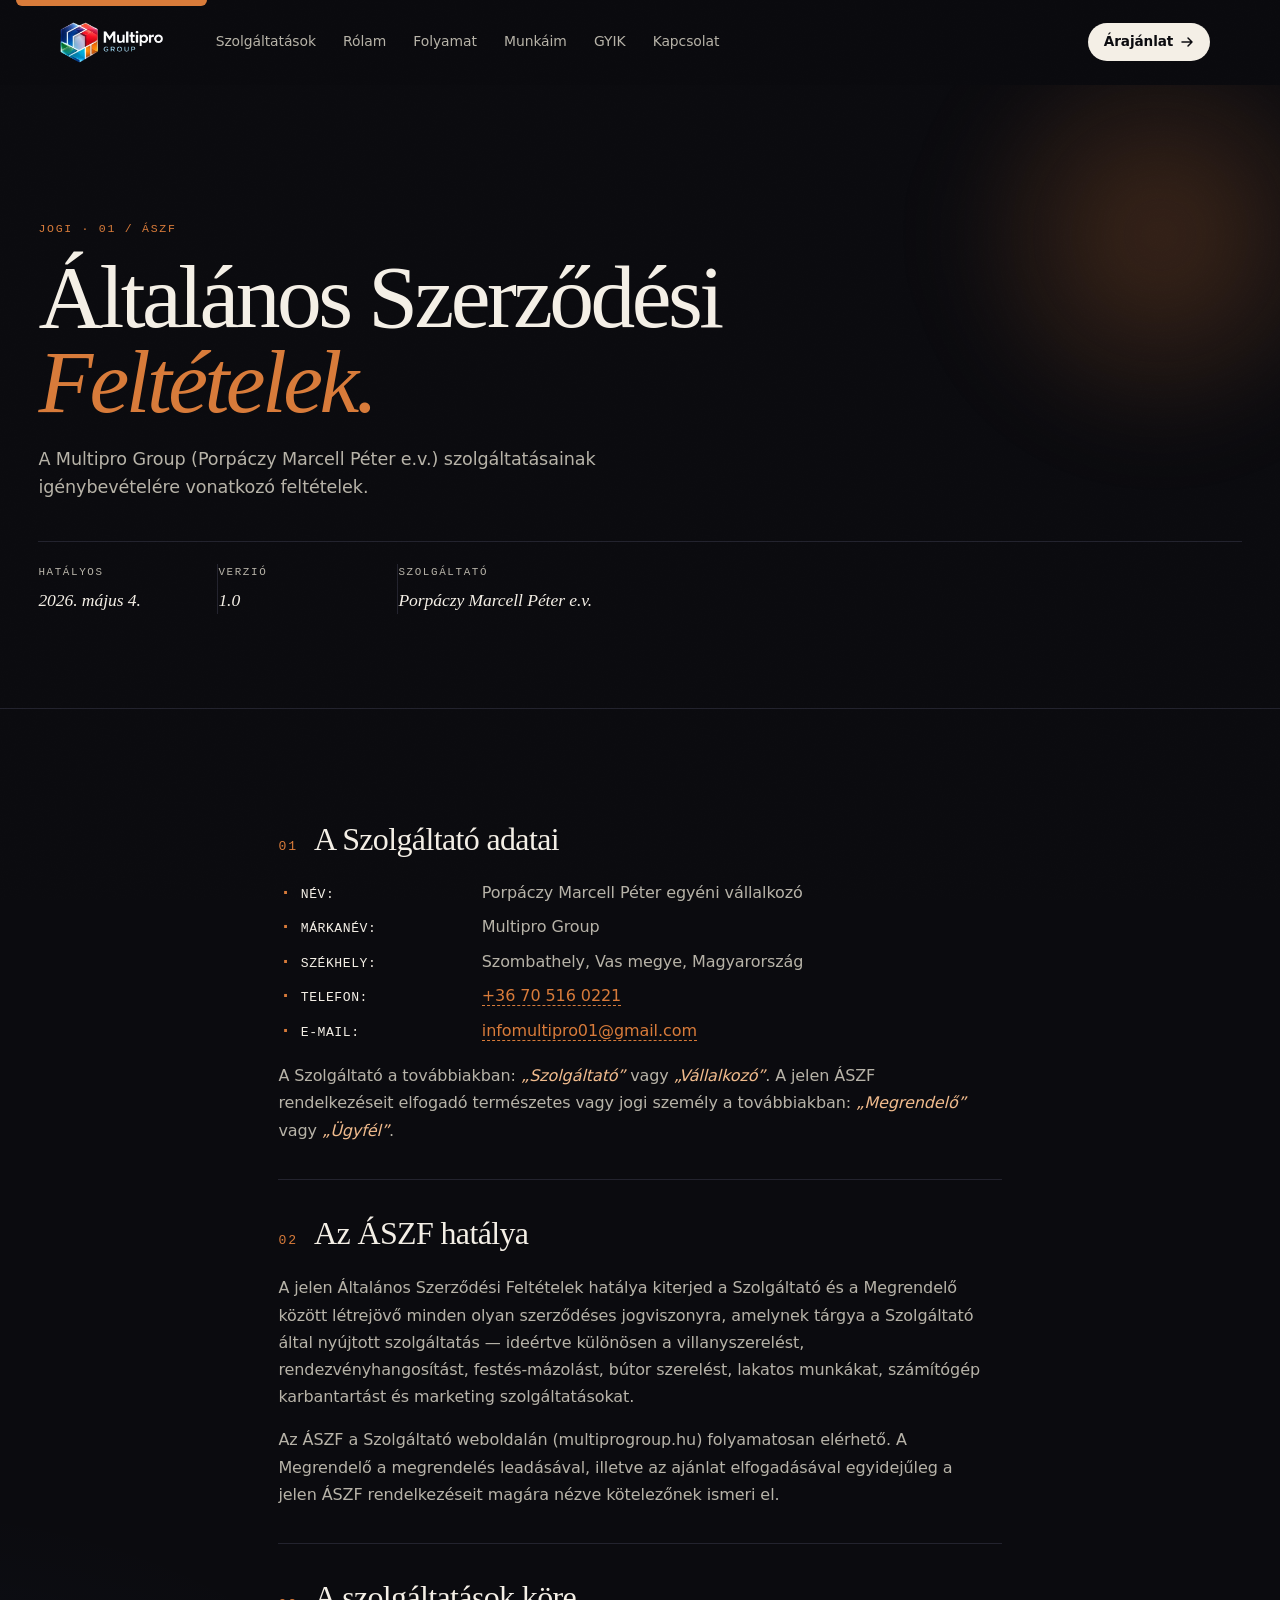
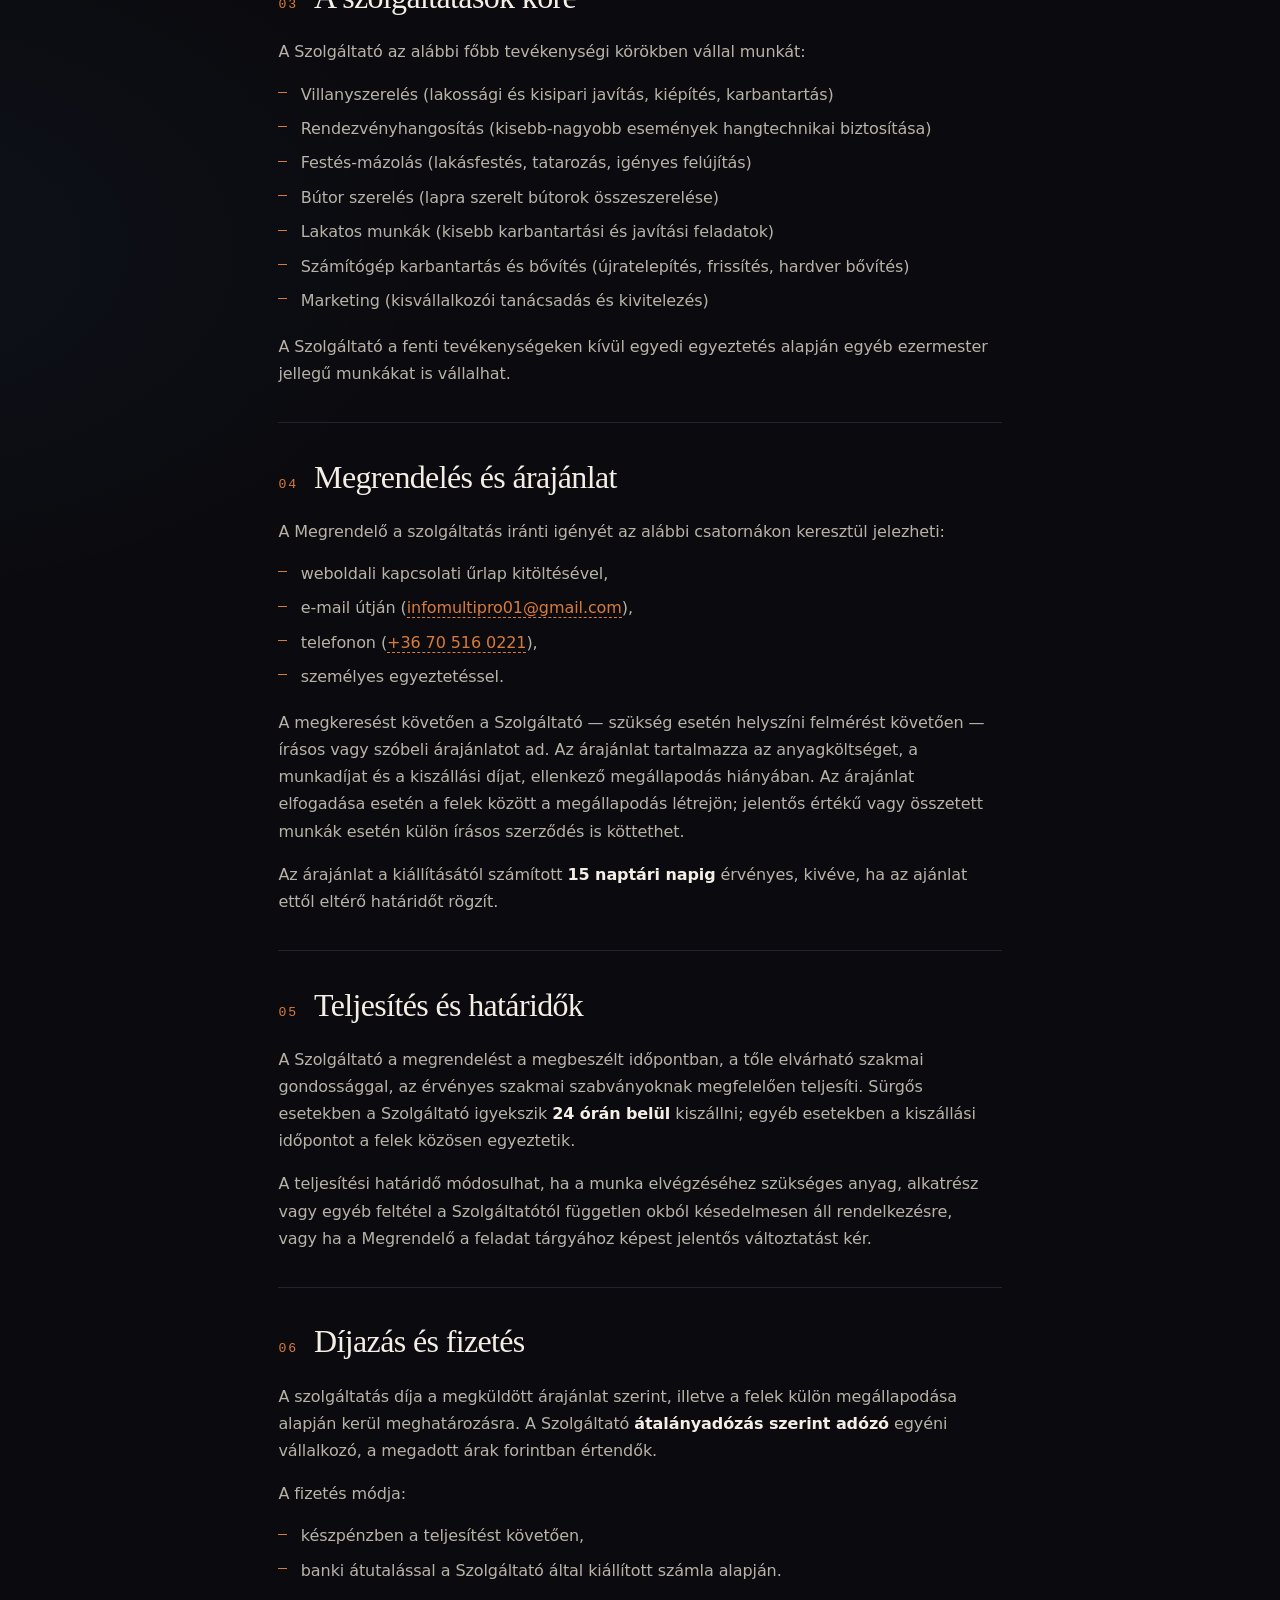
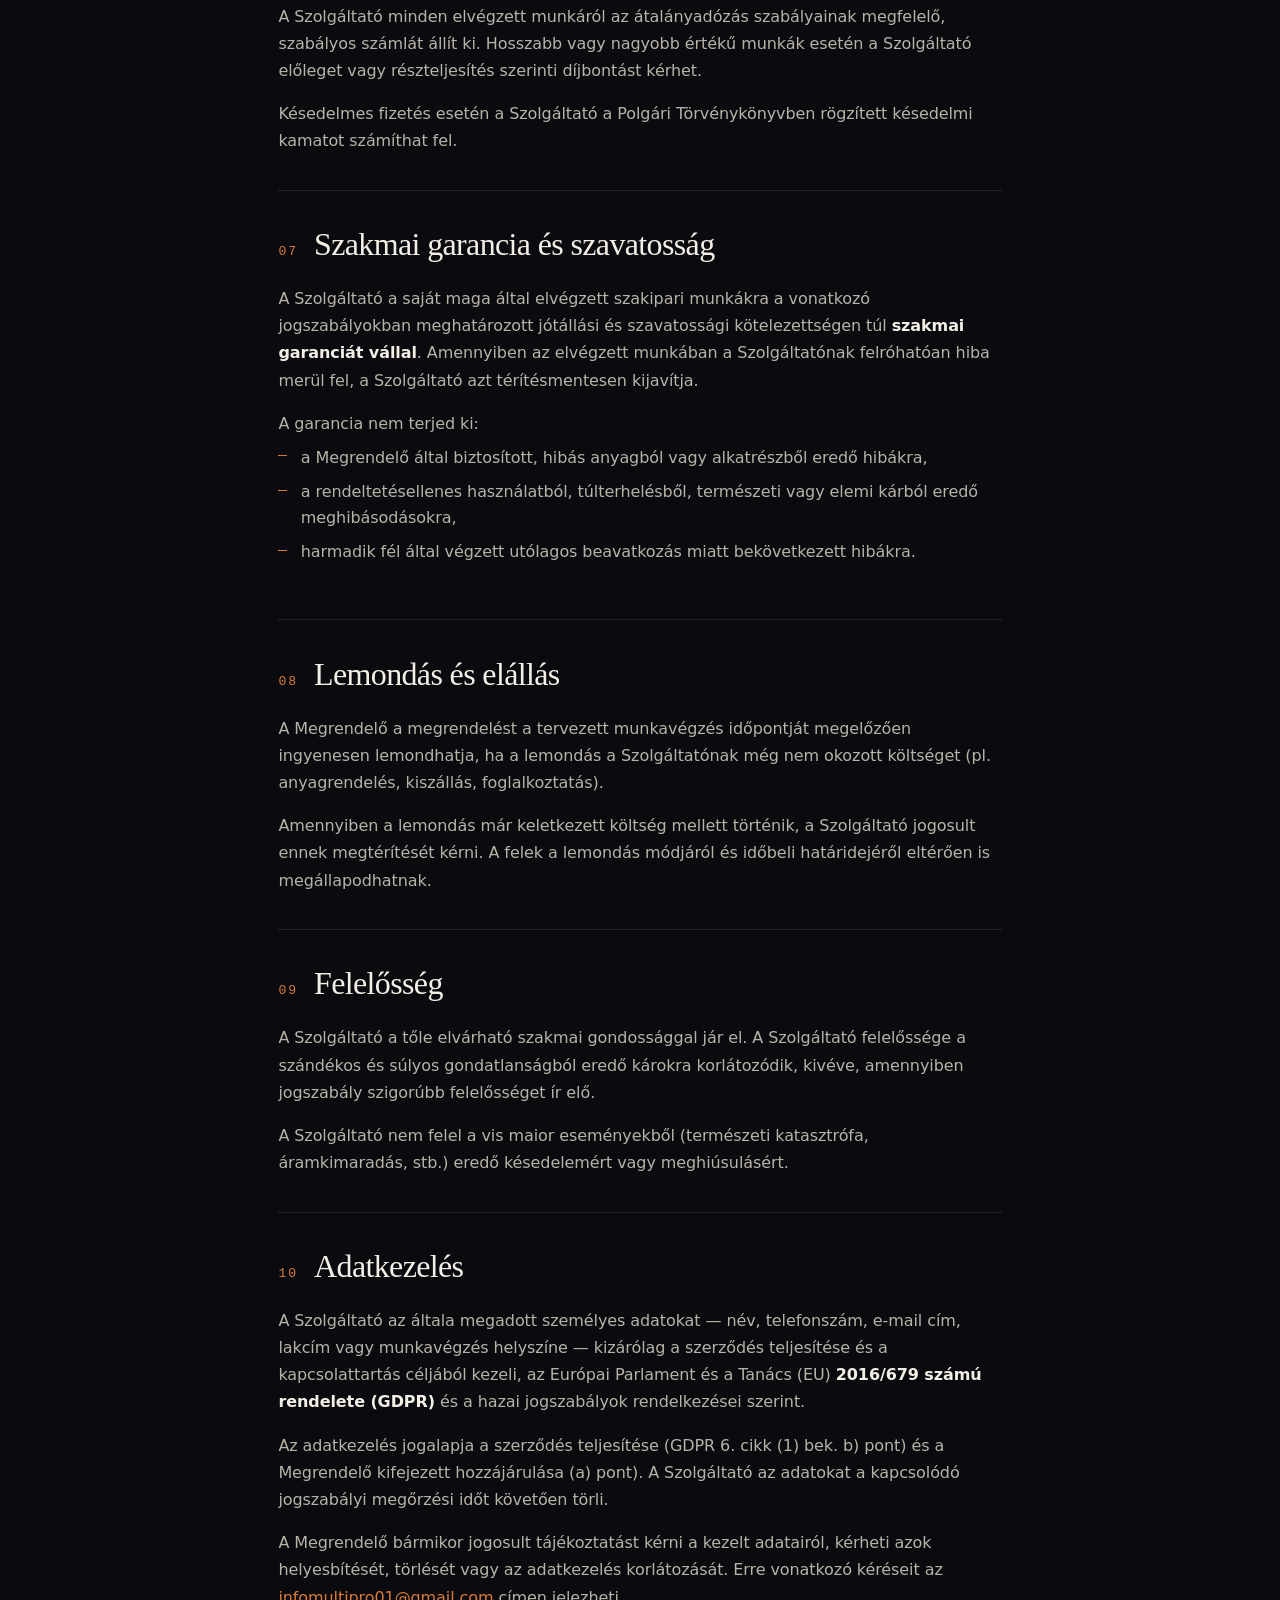
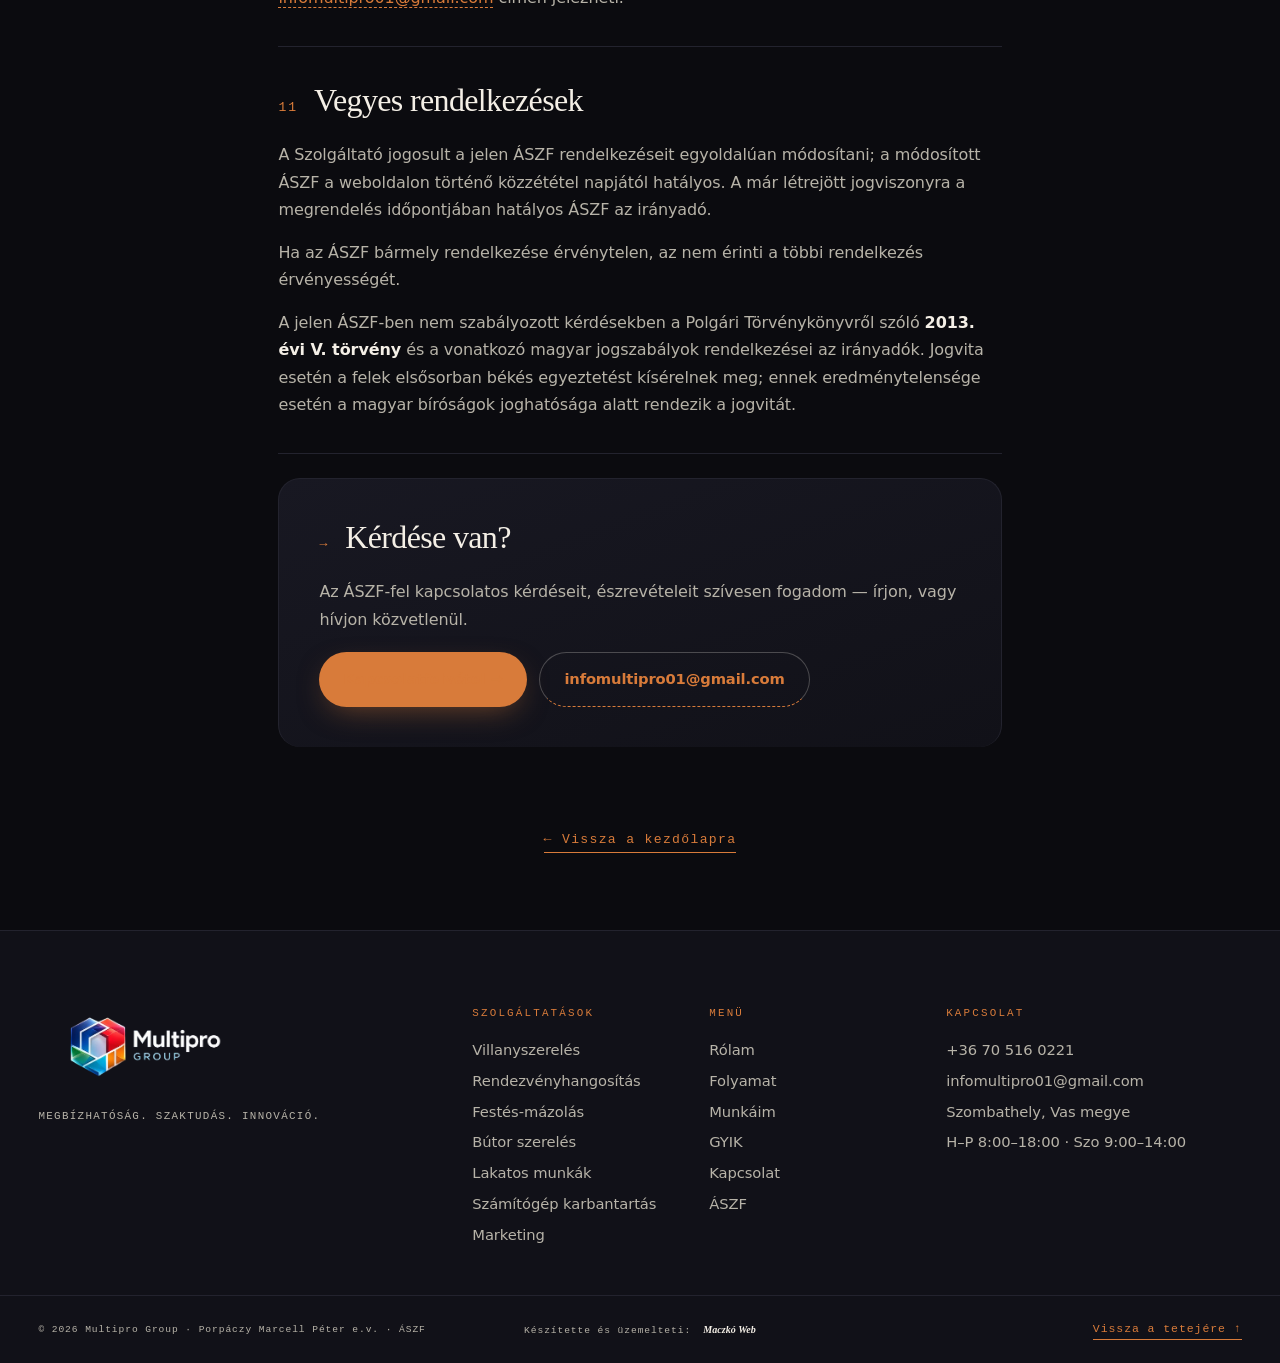
==== aszf.html @ b5b07253 "Add files via upload" ====
<!DOCTYPE html>
<html lang="hu">
<head>
  <meta charset="UTF-8">
  <meta name="viewport" content="width=device-width, initial-scale=1.0">
  <meta http-equiv="Content-Security-Policy" content="default-src 'self'; script-src 'self'; style-src 'self' https://fonts.googleapis.com 'unsafe-inline'; font-src 'self' https://fonts.gstatic.com; img-src 'self' data: https:; frame-src https://www.openstreetmap.org https://*.openstreetmap.org; connect-src 'self'; form-action 'self' mailto:; base-uri 'self'; object-src 'none'; upgrade-insecure-requests;">
  <meta name="referrer" content="strict-origin-when-cross-origin">
  <meta http-equiv="X-Content-Type-Options" content="nosniff">
  <meta http-equiv="Permissions-Policy" content="geolocation=(), microphone=(), camera=(), payment=()">
  <title>Általános Szerződési Feltételek (ÁSZF) | Multipro Group</title>
  <meta name="description" content="Multipro Group — Porpáczy Marcell Péter e.v. Általános Szerződési Feltételei. Szolgáltatások igénybevétele, árajánlat, fizetés, garancia és adatkezelés.">
  <meta name="robots" content="index, follow">
  <meta name="theme-color" content="#0B0B0F">
  <meta name="color-scheme" content="dark">
  <link rel="canonical" href="https://multiprogroup.hu/aszf.html">
  <link rel="icon" type="image/png" href="images/brand/IMG_0539.png">
  <link rel="preconnect" href="https://fonts.googleapis.com">
  <link rel="preconnect" href="https://fonts.gstatic.com" crossorigin>
  <link href="https://fonts.googleapis.com/css2?family=Fraunces:ital,opsz,wght,SOFT@0,9..144,300..900,0..100;1,9..144,300..900,0..100&family=Manrope:wght@300;400;500;600;700;800&family=JetBrains+Mono:wght@400;500&display=swap" rel="stylesheet">
  <link rel="stylesheet" href="css/styles.css">
</head>
<body>
  <a class="skip-link" href="#main">Ugrás a tartalomra</a>

  <!-- ────────── NAV ────────── -->
  <header class="nav" id="nav" role="banner">
    <div class="nav__inner">
      <a href="index.html" class="nav__brand" aria-label="Multipro Group kezdőlap">
        <img src="images/brand/IMG_0539.png" alt="Multipro Group — Porpáczy Marcell Péter e.v." class="nav__logo" width="220" height="58">
      </a>
      <nav class="nav__links" aria-label="Fő navigáció">
        <a href="index.html#szolgaltatasok">Szolgáltatások</a>
        <a href="index.html#rolam">Rólam</a>
        <a href="index.html#munkamenet">Folyamat</a>
        <a href="index.html#munkaim">Munkáim</a>
        <a href="index.html#gyik">GYIK</a>
        <a href="index.html#kapcsolat">Kapcsolat</a>
      </nav>
      <a href="index.html#kapcsolat" class="nav__cta">
        <span>Árajánlat</span>
        <svg width="14" height="14" viewBox="0 0 14 14" fill="none" aria-hidden="true"><path d="M2 7h10M8 3l4 4-4 4" stroke="currentColor" stroke-width="1.5" stroke-linecap="round" stroke-linejoin="round"/></svg>
      </a>
      <button class="nav__burger" aria-label="Menü megnyitása" aria-expanded="false" aria-controls="mobile-menu">
        <span></span><span></span><span></span>
      </button>
    </div>
    <div class="nav__mobile" id="mobile-menu" hidden>
      <a href="index.html#szolgaltatasok">Szolgáltatások</a>
      <a href="index.html#rolam">Rólam</a>
      <a href="index.html#munkamenet">Folyamat</a>
      <a href="index.html#munkaim">Munkáim</a>
      <a href="index.html#gyik">GYIK</a>
      <a href="index.html#kapcsolat" class="nav__mobile-cta">Árajánlatot kérek →</a>
    </div>
  </header>

  <main id="main" class="legal">

    <header class="legal__hero">
      <div class="legal__hero-inner">
        <span class="section-head__index">Jogi · 01 / ÁSZF</span>
        <h1 class="legal__title">Általános Szerződési<br><em>Feltételek.</em></h1>
        <p class="legal__lede">A Multipro Group (Porpáczy Marcell Péter e.v.) szolgáltatásainak igénybevételére vonatkozó feltételek.</p>
        <dl class="legal__meta">
          <div><dt>Hatályos</dt><dd>2026. május 4.</dd></div>
          <div><dt>Verzió</dt><dd>1.0</dd></div>
          <div><dt>Szolgáltató</dt><dd>Porpáczy Marcell Péter e.v.</dd></div>
        </dl>
      </div>
    </header>

    <article class="legal__article">

      <section class="legal__block">
        <h2><span class="legal__num">01</span> A Szolgáltató adatai</h2>
        <ul class="legal__data">
          <li><strong>Név:</strong> Porpáczy Marcell Péter egyéni vállalkozó</li>
          <li><strong>Márkanév:</strong> Multipro Group</li>
          <li><strong>Székhely:</strong> Szombathely, Vas megye, Magyarország</li>
          <li><strong>Telefon:</strong> <a href="tel:+36705160221">+36 70 516 0221</a></li>
          <li><strong>E-mail:</strong> <a href="mailto:infomultipro01@gmail.com">infomultipro01@gmail.com</a></li>
        </ul>
        <p>A Szolgáltató a továbbiakban: <em>„Szolgáltató”</em> vagy <em>„Vállalkozó”</em>. A jelen ÁSZF rendelkezéseit elfogadó természetes vagy jogi személy a továbbiakban: <em>„Megrendelő”</em> vagy <em>„Ügyfél”</em>.</p>
      </section>

      <section class="legal__block">
        <h2><span class="legal__num">02</span> Az ÁSZF hatálya</h2>
        <p>A jelen Általános Szerződési Feltételek hatálya kiterjed a Szolgáltató és a Megrendelő között létrejövő minden olyan szerződéses jogviszonyra, amelynek tárgya a Szolgáltató által nyújtott szolgáltatás &mdash; ideértve különösen a villanyszerelést, rendezvényhangosítást, festés-mázolást, bútor szerelést, lakatos munkákat, számítógép karbantartást és marketing szolgáltatásokat.</p>
        <p>Az ÁSZF a Szolgáltató weboldalán (multiprogroup.hu) folyamatosan elérhető. A Megrendelő a megrendelés leadásával, illetve az ajánlat elfogadásával egyidejűleg a jelen ÁSZF rendelkezéseit magára nézve kötelezőnek ismeri el.</p>
      </section>

      <section class="legal__block">
        <h2><span class="legal__num">03</span> A szolgáltatások köre</h2>
        <p>A Szolgáltató az alábbi főbb tevékenységi körökben vállal munkát:</p>
        <ul class="legal__bullets">
          <li>Villanyszerelés (lakossági és kisipari javítás, kiépítés, karbantartás)</li>
          <li>Rendezvényhangosítás (kisebb-nagyobb események hangtechnikai biztosítása)</li>
          <li>Festés-mázolás (lakásfestés, tatarozás, igényes felújítás)</li>
          <li>Bútor szerelés (lapra szerelt bútorok összeszerelése)</li>
          <li>Lakatos munkák (kisebb karbantartási és javítási feladatok)</li>
          <li>Számítógép karbantartás és bővítés (újratelepítés, frissítés, hardver bővítés)</li>
          <li>Marketing (kisvállalkozói tanácsadás és kivitelezés)</li>
        </ul>
        <p>A Szolgáltató a fenti tevékenységeken kívül egyedi egyeztetés alapján egyéb ezermester jellegű munkákat is vállalhat.</p>
      </section>

      <section class="legal__block">
        <h2><span class="legal__num">04</span> Megrendelés és árajánlat</h2>
        <p>A Megrendelő a szolgáltatás iránti igényét az alábbi csatornákon keresztül jelezheti:</p>
        <ul class="legal__bullets">
          <li>weboldali kapcsolati űrlap kitöltésével,</li>
          <li>e-mail útján (<a href="mailto:infomultipro01@gmail.com">infomultipro01@gmail.com</a>),</li>
          <li>telefonon (<a href="tel:+36705160221">+36 70 516 0221</a>),</li>
          <li>személyes egyeztetéssel.</li>
        </ul>
        <p>A megkeresést követően a Szolgáltató &mdash; szükség esetén helyszíni felmérést követően &mdash; írásos vagy szóbeli árajánlatot ad. Az árajánlat tartalmazza az anyagköltséget, a munkadíjat és a kiszállási díjat, ellenkező megállapodás hiányában. Az árajánlat elfogadása esetén a felek között a megállapodás létrejön; jelentős értékű vagy összetett munkák esetén külön írásos szerződés is köttethet.</p>
        <p>Az árajánlat a kiállításától számított <strong>15 naptári napig</strong> érvényes, kivéve, ha az ajánlat ettől eltérő határidőt rögzít.</p>
      </section>

      <section class="legal__block">
        <h2><span class="legal__num">05</span> Teljesítés és határidők</h2>
        <p>A Szolgáltató a megrendelést a megbeszélt időpontban, a tőle elvárható szakmai gondossággal, az érvényes szakmai szabványoknak megfelelően teljesíti. Sürgős esetekben a Szolgáltató igyekszik <strong>24 órán belül</strong> kiszállni; egyéb esetekben a kiszállási időpontot a felek közösen egyeztetik.</p>
        <p>A teljesítési határidő módosulhat, ha a munka elvégzéséhez szükséges anyag, alkatrész vagy egyéb feltétel a Szolgáltatótól független okból késedelmesen áll rendelkezésre, vagy ha a Megrendelő a feladat tárgyához képest jelentős változtatást kér.</p>
      </section>

      <section class="legal__block">
        <h2><span class="legal__num">06</span> Díjazás és fizetés</h2>
        <p>A szolgáltatás díja a megküldött árajánlat szerint, illetve a felek külön megállapodása alapján kerül meghatározásra. A Szolgáltató <strong>átalányadózás szerint adózó</strong> egyéni vállalkozó, a megadott árak forintban értendők.</p>
        <p>A fizetés módja:</p>
        <ul class="legal__bullets">
          <li>készpénzben a teljesítést követően,</li>
          <li>banki átutalással a Szolgáltató által kiállított számla alapján.</li>
        </ul>
        <p>A Szolgáltató minden elvégzett munkáról az átalányadózás szabályainak megfelelő, szabályos számlát állít ki. Hosszabb vagy nagyobb értékű munkák esetén a Szolgáltató előleget vagy részteljesítés szerinti díjbontást kérhet.</p>
        <p>Késedelmes fizetés esetén a Szolgáltató a Polgári Törvénykönyvben rögzített késedelmi kamatot számíthat fel.</p>
      </section>

      <section class="legal__block">
        <h2><span class="legal__num">07</span> Szakmai garancia és szavatosság</h2>
        <p>A Szolgáltató a saját maga által elvégzett szakipari munkákra a vonatkozó jogszabályokban meghatározott jótállási és szavatossági kötelezettségen túl <strong>szakmai garanciát vállal</strong>. Amennyiben az elvégzett munkában a Szolgáltatónak felróhatóan hiba merül fel, a Szolgáltató azt térítésmentesen kijavítja.</p>
        <p>A garancia nem terjed ki:</p>
        <ul class="legal__bullets">
          <li>a Megrendelő által biztosított, hibás anyagból vagy alkatrészből eredő hibákra,</li>
          <li>a rendeltetésellenes használatból, túlterhelésből, természeti vagy elemi kárból eredő meghibásodásokra,</li>
          <li>harmadik fél által végzett utólagos beavatkozás miatt bekövetkezett hibákra.</li>
        </ul>
      </section>

      <section class="legal__block">
        <h2><span class="legal__num">08</span> Lemondás és elállás</h2>
        <p>A Megrendelő a megrendelést a tervezett munkavégzés időpontját megelőzően ingyenesen lemondhatja, ha a lemondás a Szolgáltatónak még nem okozott költséget (pl. anyagrendelés, kiszállás, foglalkoztatás).</p>
        <p>Amennyiben a lemondás már keletkezett költség mellett történik, a Szolgáltató jogosult ennek megtérítését kérni. A felek a lemondás módjáról és időbeli határidejéről eltérően is megállapodhatnak.</p>
      </section>

      <section class="legal__block">
        <h2><span class="legal__num">09</span> Felelősség</h2>
        <p>A Szolgáltató a tőle elvárható szakmai gondossággal jár el. A Szolgáltató felelőssége a szándékos és súlyos gondatlanságból eredő károkra korlátozódik, kivéve, amennyiben jogszabály szigorúbb felelősséget ír elő.</p>
        <p>A Szolgáltató nem felel a vis maior eseményekből (természeti katasztrófa, áramkimaradás, stb.) eredő késedelemért vagy meghiúsulásért.</p>
      </section>

      <section class="legal__block">
        <h2><span class="legal__num">10</span> Adatkezelés</h2>
        <p>A Szolgáltató az általa megadott személyes adatokat &mdash; név, telefonszám, e-mail cím, lakcím vagy munkavégzés helyszíne &mdash; kizárólag a szerződés teljesítése és a kapcsolattartás céljából kezeli, az Európai Parlament és a Tanács (EU) <strong>2016/679 számú rendelete (GDPR)</strong> és a hazai jogszabályok rendelkezései szerint.</p>
        <p>Az adatkezelés jogalapja a szerződés teljesítése (GDPR 6. cikk (1) bek. b) pont) és a Megrendelő kifejezett hozzájárulása (a) pont). A Szolgáltató az adatokat a kapcsolódó jogszabályi megőrzési időt követően törli.</p>
        <p>A Megrendelő bármikor jogosult tájékoztatást kérni a kezelt adatairól, kérheti azok helyesbítését, törlését vagy az adatkezelés korlátozását. Erre vonatkozó kéréseit az <a href="mailto:infomultipro01@gmail.com">infomultipro01@gmail.com</a> címen jelezheti.</p>
      </section>

      <section class="legal__block">
        <h2><span class="legal__num">11</span> Vegyes rendelkezések</h2>
        <p>A Szolgáltató jogosult a jelen ÁSZF rendelkezéseit egyoldalúan módosítani; a módosított ÁSZF a weboldalon történő közzététel napjától hatályos. A már létrejött jogviszonyra a megrendelés időpontjában hatályos ÁSZF az irányadó.</p>
        <p>Ha az ÁSZF bármely rendelkezése érvénytelen, az nem érinti a többi rendelkezés érvényességét.</p>
        <p>A jelen ÁSZF-ben nem szabályozott kérdésekben a Polgári Törvénykönyvről szóló <strong>2013. évi V. törvény</strong> és a vonatkozó magyar jogszabályok rendelkezései az irányadók. Jogvita esetén a felek elsősorban békés egyeztetést kísérelnek meg; ennek eredménytelensége esetén a magyar bíróságok joghatósága alatt rendezik a jogvitát.</p>
      </section>

      <section class="legal__block legal__block--cta">
        <h2><span class="legal__num">→</span> Kérdése van?</h2>
        <p>Az ÁSZF-fel kapcsolatos kérdéseit, észrevételeit szívesen fogadom &mdash; írjon, vagy hívjon közvetlenül.</p>
        <div class="legal__cta">
          <a href="index.html#kapcsolat" class="btn btn--primary">Kapcsolatfelvétel →</a>
          <a href="mailto:infomultipro01@gmail.com" class="btn btn--ghost">infomultipro01@gmail.com</a>
        </div>
      </section>

    </article>

    <p class="legal__back-wrap"><a href="index.html" class="legal__back">← Vissza a kezdőlapra</a></p>
  </main>

  <!-- ────────── FOOTER ────────── -->
  <footer class="footer" role="contentinfo">
    <div class="footer__inner">
      <div class="footer__brand">
        <img src="images/brand/IMG_0539.png" alt="Multipro Group" class="footer__logo" width="240" height="64">
        <small>Megbízhatóság. Szaktudás. Innováció.</small>
      </div>

      <nav class="footer__col" aria-label="Szolgáltatások">
        <h4>Szolgáltatások</h4>
        <a href="index.html#szolgaltatasok">Villanyszerelés</a>
        <a href="index.html#szolgaltatasok">Rendezvényhangosítás</a>
        <a href="index.html#szolgaltatasok">Festés-mázolás</a>
        <a href="index.html#szolgaltatasok">Bútor szerelés</a>
        <a href="index.html#szolgaltatasok">Lakatos munkák</a>
        <a href="index.html#szolgaltatasok">Számítógép karbantartás</a>
        <a href="index.html#szolgaltatasok">Marketing</a>
      </nav>

      <nav class="footer__col" aria-label="Menü">
        <h4>Menü</h4>
        <a href="index.html#rolam">Rólam</a>
        <a href="index.html#munkamenet">Folyamat</a>
        <a href="index.html#munkaim">Munkáim</a>
        <a href="index.html#gyik">GYIK</a>
        <a href="index.html#kapcsolat">Kapcsolat</a>
        <a href="aszf.html">ÁSZF</a>
      </nav>

      <div class="footer__col">
        <h4>Kapcsolat</h4>
        <a href="tel:+36705160221">+36 70 516 0221</a>
        <a href="mailto:infomultipro01@gmail.com">infomultipro01@gmail.com</a>
        <span>Szombathely, Vas megye</span>
        <span>H–P 8:00–18:00 · Szo 9:00–14:00</span>
      </div>
    </div>

    <div class="footer__bottom">
      <small>© <span id="year">2026</span> Multipro Group · Porpáczy Marcell Péter e.v. · <a href="aszf.html">ÁSZF</a></small>
      <small class="footer__credit">Készítette és üzemelteti: <strong>Maczkó Web</strong></small>
      <a href="#top" class="footer__top">Vissza a tetejére ↑</a>
    </div>
  </footer>

  <script src="js/main.js" defer></script>
</body>
</html>
---- css/styles.css ----
/* ============================================
   MULTIPRO GROUP — Editorial dark theme
   Typography: Fraunces (display) + Manrope (body) + JetBrains Mono (accent)
   ============================================ */

/* ──────────── TOKENS ──────────── */
:root {
  /* Color */
  --ink:        #0B0B0F;
  --ink-2:      #111118;
  --ink-3:      #181822;
  --ink-line:   #23232E;
  --paper:      #F4EFE6;
  --paper-2:    #E7E1D2;
  --paper-dim:  #B7B3A8;
  --char:       #6E6A60;
  --copper:     #D87B3A;
  --copper-2:   #C25E22;
  --copper-soft:#F0BB8D;
  --electric:   #5089FC;
  --emerald:    #5DAE7E;
  --crimson:    #DC4B4B;
  --gold:       #E8B339;

  /* Typography */
  --ff-display: "Fraunces", ui-serif, Georgia, "Times New Roman", serif;
  --ff-body:    "Manrope", -apple-system, BlinkMacSystemFont, "Segoe UI", system-ui, sans-serif;
  --ff-mono:    "JetBrains Mono", ui-monospace, "SF Mono", Menlo, monospace;

  /* Spacing & Layout */
  --maxw: 1320px;
  --gutter: clamp(1.25rem, 3vw, 2.5rem);
  --section-y: clamp(5rem, 10vw, 9rem);

  /* Radius */
  --r-sm: 6px;
  --r-md: 14px;
  --r-lg: 22px;

  /* Motion */
  --ease: cubic-bezier(.2, .7, .2, 1);
  --ease-out: cubic-bezier(.16, 1, .3, 1);
}

/* ──────────── RESET ──────────── */
*,*::before,*::after { box-sizing: border-box; }
html, body { margin: 0; padding: 0; }
html { scroll-behavior: smooth; }
@media (prefers-reduced-motion: reduce) {
  html { scroll-behavior: auto; }
  *,*::before,*::after {
    animation-duration: .01ms !important;
    animation-iteration-count: 1 !important;
    transition-duration: .01ms !important;
  }
}

img, svg, video { display: block; max-width: 100%; height: auto; }
button { background: none; border: 0; color: inherit; cursor: pointer; font: inherit; }
a { color: inherit; text-decoration: none; }
ul, ol { list-style: none; padding: 0; margin: 0; }
input, select, textarea { font: inherit; color: inherit; }
::selection { background: var(--copper); color: var(--ink); }

/* ──────────── BASE ──────────── */
body {
  font-family: var(--ff-body);
  background: var(--ink);
  color: var(--paper);
  line-height: 1.55;
  font-weight: 400;
  font-size: clamp(15px, 1vw + .5rem, 17px);
  letter-spacing: -0.005em;
  text-rendering: optimizeLegibility;
  -webkit-font-smoothing: antialiased;
  overflow-x: hidden;
  position: relative;
  background-image:
    radial-gradient(1100px 600px at 80% -10%, rgba(216, 123, 58, .07), transparent 60%),
    radial-gradient(800px 500px at -10% 30%, rgba(80, 137, 252, .05), transparent 70%);
}

body::before {
  content: "";
  position: fixed;
  inset: 0;
  pointer-events: none;
  background-image: url("data:image/svg+xml;utf8,<svg xmlns='http://www.w3.org/2000/svg' width='200' height='200'><filter id='n'><feTurbulence type='fractalNoise' baseFrequency='.85' numOctaves='2' stitchTiles='stitch'/><feColorMatrix values='0 0 0 0 1  0 0 0 0 1  0 0 0 0 1  0 0 0 .35 0'/></filter><rect width='100%25' height='100%25' filter='url(%23n)' opacity='.6'/></svg>");
  opacity: .035;
  mix-blend-mode: overlay;
  z-index: 100;
}

.skip-link {
  position: absolute; top: -40px; left: 1rem;
  background: var(--copper); color: var(--ink);
  padding: .6rem 1rem; border-radius: var(--r-sm);
  z-index: 1000;
}
.skip-link:focus { top: 1rem; }

/* ──────────── TYPOGRAPHY ──────────── */
h1, h2, h3, h4 {
  font-family: var(--ff-display);
  font-weight: 400;
  letter-spacing: -0.025em;
  line-height: 1.02;
  margin: 0;
  font-variation-settings: "opsz" 144, "SOFT" 30;
}
h1 em, h2 em, h3 em {
  font-style: italic;
  font-variation-settings: "opsz" 144, "SOFT" 80;
  color: var(--copper);
}
p { margin: 0 0 1rem; }
strong { font-weight: 600; color: var(--paper); }

.section-head__index,
.hero__index, .hero__location {
  font-family: var(--ff-mono);
  font-size: .72rem;
  letter-spacing: .15em;
  text-transform: uppercase;
  color: var(--copper);
  font-weight: 500;
}

/* ──────────── BUTTONS ──────────── */
.btn {
  display: inline-flex; align-items: center; gap: .6rem;
  padding: .95rem 1.5rem;
  border-radius: 999px;
  font-weight: 600;
  font-size: .92rem;
  letter-spacing: -0.01em;
  transition: transform .25s var(--ease), background .25s var(--ease), color .25s var(--ease);
  position: relative; overflow: hidden;
  white-space: nowrap;
}
.btn--primary {
  background: var(--copper);
  color: var(--ink);
  box-shadow: 0 0 0 1px var(--copper) inset, 0 10px 30px -10px rgba(216, 123, 58, .5);
}
.btn--primary:hover { background: var(--copper-2); transform: translateY(-2px); }
.btn--ghost {
  border: 1px solid rgba(244, 239, 230, .25);
  color: var(--paper);
}
.btn--ghost:hover { border-color: var(--paper); background: rgba(244, 239, 230, .05); }
.btn--block { width: 100%; justify-content: center; }

/* ──────────── NAV ──────────── */
.nav {
  position: sticky; top: 0; z-index: 50;
  background: color-mix(in oklab, var(--ink) 78%, transparent);
  backdrop-filter: blur(16px) saturate(160%);
  -webkit-backdrop-filter: blur(16px) saturate(160%);
  border-bottom: 1px solid transparent;
  transition: border-color .3s, background .3s;
}
.nav.is-scrolled {
  border-bottom-color: var(--ink-line);
  background: color-mix(in oklab, var(--ink) 92%, transparent);
}
.nav__inner {
  max-width: var(--maxw); margin: 0 auto;
  padding: 1rem var(--gutter);
  display: grid;
  grid-template-columns: auto 1fr auto auto;
  align-items: center; gap: 2rem;
}
.nav__brand {
  display: flex; align-items: center;
  transition: transform .25s var(--ease);
}
.nav__brand:hover { transform: scale(1.03); }
.nav__logo {
  height: 52px;
  width: auto;
  display: block;
}
@media (max-width: 480px) {
  .nav__logo { height: 42px; }
}
.nav__links {
  display: flex; gap: 1.7rem;
  font-size: .87rem; font-weight: 500;
}
.nav__links a {
  position: relative; padding: .25rem 0;
  color: var(--paper-dim);
  transition: color .25s;
}
.nav__links a::after {
  content: ""; position: absolute; left: 0; right: 100%; bottom: -2px;
  height: 1px; background: var(--copper);
  transition: right .35s var(--ease);
}
.nav__links a:hover { color: var(--paper); }
.nav__links a:hover::after { right: 0; }
.nav__cta {
  display: inline-flex; align-items: center; gap: .4rem;
  padding: .5rem 1rem; border-radius: 999px;
  background: var(--paper); color: var(--ink);
  font-weight: 600; font-size: .85rem;
  transition: transform .25s, background .25s;
}
.nav__cta:hover { background: var(--copper); transform: translateY(-1px); }
.nav__burger {
  display: none;
  width: 32px; height: 32px; padding: 0;
  flex-direction: column; gap: 5px; align-items: center; justify-content: center;
}
.nav__burger span {
  width: 22px; height: 1.5px; background: var(--paper);
  transition: transform .3s var(--ease), opacity .2s;
}
.nav__burger[aria-expanded="true"] span:nth-child(1) { transform: translateY(6.5px) rotate(45deg); }
.nav__burger[aria-expanded="true"] span:nth-child(2) { opacity: 0; }
.nav__burger[aria-expanded="true"] span:nth-child(3) { transform: translateY(-6.5px) rotate(-45deg); }

.nav__mobile {
  display: none;
  padding: 1rem var(--gutter) 2rem;
  border-top: 1px solid var(--ink-line);
  flex-direction: column; gap: .25rem;
}
.nav__mobile a {
  padding: .9rem 0; font-size: 1.1rem;
  font-family: var(--ff-display);
  border-bottom: 1px solid var(--ink-line);
}
.nav__mobile-cta { color: var(--copper); }

@media (max-width: 960px) {
  .nav__links, .nav__cta { display: none; }
  .nav__burger { display: inline-flex; }
  .nav__inner { grid-template-columns: 1fr auto; }
  .nav__mobile[data-open="true"] { display: flex; }
}

/* ──────────── HERO ──────────── */
.hero {
  position: relative;
  min-height: 100vh;
  min-height: 100svh;
  padding: clamp(4rem, 10vw, 8rem) var(--gutter) clamp(4rem, 8vw, 6rem);
  overflow: hidden;
  display: flex; align-items: center;
}
.hero__glow {
  position: absolute;
  width: 700px; height: 700px;
  right: -150px; top: -200px;
  background: radial-gradient(closest-side, rgba(216, 123, 58, .35), transparent 70%);
  filter: blur(40px);
  pointer-events: none;
  animation: glow-drift 16s ease-in-out infinite alternate;
}
@keyframes glow-drift {
  0% { transform: translate(0, 0); }
  100% { transform: translate(-80px, 40px); }
}
.hero__inner {
  position: relative;
  max-width: var(--maxw); margin: 0 auto;
  width: 100%;
}
.hero__meta {
  display: flex; justify-content: space-between; align-items: center;
  margin-bottom: clamp(2rem, 5vw, 4rem);
  font-family: var(--ff-mono); font-size: .72rem;
  letter-spacing: .15em; text-transform: uppercase;
  color: var(--paper-dim);
}
.hero__location { display: inline-flex; align-items: center; gap: .5rem; color: var(--copper); }
.hero__location svg { animation: pulse 2.4s ease-in-out infinite; }
@keyframes pulse {
  0%, 100% { opacity: .4; transform: scale(1); }
  50% { opacity: 1; transform: scale(1.4); }
}

.hero__title {
  font-size: clamp(3.4rem, 11vw, 10.5rem);
  line-height: .92;
  font-weight: 300;
  letter-spacing: -0.04em;
  margin-bottom: clamp(2rem, 4vw, 3rem);
}
.hero__line { display: block; }
.hero__line--accent { padding-left: clamp(2rem, 8vw, 6rem); }
.hero__line em {
  font-style: italic;
  color: var(--copper);
  font-variation-settings: "opsz" 144, "SOFT" 100;
  margin-right: .15em;
}

.hero__lede {
  max-width: 620px;
  font-size: clamp(1rem, 1.2vw + .5rem, 1.2rem);
  color: var(--paper-dim);
  line-height: 1.55;
  margin-bottom: 2.2rem;
}
.hero__lede strong { color: var(--paper); }

.hero__cta {
  display: flex; gap: 1rem; flex-wrap: wrap;
  margin-bottom: clamp(3rem, 7vw, 5rem);
}

.hero__stats {
  display: grid;
  grid-template-columns: repeat(auto-fit, minmax(140px, 1fr));
  gap: 0;
  border-top: 1px solid var(--ink-line);
  padding-top: 1.5rem;
  max-width: 800px;
}
.hero__stats > div {
  padding-right: 1rem;
  border-right: 1px solid var(--ink-line);
}
.hero__stats > div:last-child { border-right: 0; }
.hero__stats dt {
  font-family: var(--ff-mono);
  font-size: .68rem; letter-spacing: .15em; text-transform: uppercase;
  color: var(--paper-dim);
  margin-bottom: .35rem;
}
.hero__stats dd {
  margin: 0;
  font-family: var(--ff-display);
  font-size: 1.6rem; font-weight: 500;
  color: var(--paper);
}

.hero__motto {
  position: absolute; right: var(--gutter); bottom: 3rem;
  display: flex; gap: .75rem; align-items: center;
  font-family: var(--ff-mono); font-size: .72rem;
  letter-spacing: .25em; text-transform: uppercase;
  color: var(--paper-dim);
  writing-mode: vertical-rl;
  transform: rotate(180deg);
}
.hero__motto .dot { color: var(--copper); }
@media (max-width: 1100px) { .hero__motto { display: none; } }

.hero__scroll {
  position: absolute; left: 50%; bottom: 1.5rem;
  transform: translateX(-50%);
  display: flex; flex-direction: column; align-items: center; gap: .65rem;
  font-family: var(--ff-mono); font-size: .65rem;
  letter-spacing: .25em; text-transform: uppercase;
  color: var(--paper-dim);
}
.hero__scroll-line {
  width: 1px; height: 40px;
  background: linear-gradient(to bottom, transparent, var(--copper));
  position: relative; overflow: hidden;
}
.hero__scroll-line::after {
  content: ""; position: absolute; top: -100%; left: 0;
  width: 100%; height: 100%;
  background: var(--paper);
  animation: scroll-down 2.4s ease-in-out infinite;
}
@keyframes scroll-down {
  0% { top: -100%; } 100% { top: 200%; }
}

/* ──────────── MARQUEE ──────────── */
.marquee {
  border-top: 1px solid var(--ink-line);
  border-bottom: 1px solid var(--ink-line);
  padding: 1.4rem 0;
  overflow: hidden;
  background: var(--ink-2);
  position: relative;
}
.marquee::before, .marquee::after {
  content: ""; position: absolute; top: 0; bottom: 0; width: 8rem;
  z-index: 2; pointer-events: none;
}
.marquee::before { left: 0; background: linear-gradient(to right, var(--ink-2), transparent); }
.marquee::after { right: 0; background: linear-gradient(to left, var(--ink-2), transparent); }
.marquee__track {
  display: flex; gap: 2.5rem; align-items: center;
  font-family: var(--ff-display);
  font-size: clamp(1.4rem, 3vw, 2.2rem);
  white-space: nowrap; width: max-content;
  animation: marquee 40s linear infinite;
  font-style: italic;
  font-variation-settings: "opsz" 144, "SOFT" 100;
}
.marquee__track > span:not(.marquee__dot) { color: var(--paper); }
.marquee__dot { color: var(--copper); font-style: normal; }
@keyframes marquee {
  to { transform: translateX(-50%); }
}

/* ──────────── SECTION HEAD (canonical) ──────────── */
.section-head {
  max-width: var(--maxw);
  margin: 0 auto clamp(3rem, 6vw, 5rem);
  padding: 0 var(--gutter);
}
.section-head__title,
.about__title,
.contact__title,
.stats__heading h2,
.faq__head h2 {
  font-size: clamp(2.4rem, 5.4vw, 4.6rem);
  line-height: 1;
  letter-spacing: -0.03em;
  margin: .75rem 0 1.2rem;
  max-width: 18ch;
}
.section-head__title { /* uses canonical above */ }
.section-head__lede,
.contact__lede,
.faq__head .section-head__lede {
  max-width: 56ch;
  color: var(--paper-dim);
  font-size: 1.05rem;
  line-height: 1.55;
}

/* ──────────── SERVICES ──────────── */
.services {
  padding: var(--section-y) 0;
}
.services__grid {
  max-width: var(--maxw);
  margin: 0 auto;
  padding: 0 var(--gutter);
  display: grid;
  grid-template-columns: repeat(6, 1fr);
  gap: 1px;
  background: var(--ink-line);
  border-top: 1px solid var(--ink-line);
  border-bottom: 1px solid var(--ink-line);
}
.svc {
  background: var(--ink);
  padding: 2.2rem 2rem 2rem;
  position: relative;
  grid-column: span 2;
  display: flex; flex-direction: column; gap: 1rem;
  transition: background .35s var(--ease), color .35s var(--ease);
  isolation: isolate;
  min-height: 320px;
}
.svc--feature { grid-column: span 4; min-height: 380px; }
.svc--wide { grid-column: span 4; }

.svc::before {
  content: "";
  position: absolute; left: 0; right: 0; top: 0;
  height: 2px;
  background: var(--copper);
  transform: scaleX(0); transform-origin: left;
  transition: transform .55s var(--ease-out);
}
.svc:hover { background: var(--ink-3); }
.svc:hover::before { transform: scaleX(1); }

.svc__num {
  font-family: var(--ff-mono);
  font-size: .72rem; letter-spacing: .2em;
  color: var(--copper);
}
.svc__icon {
  width: 56px; height: 56px;
  color: var(--paper);
  display: grid; place-items: center;
  border: 1px solid var(--ink-line);
  border-radius: var(--r-md);
  transition: color .3s, border-color .3s, background .3s;
}
.svc:hover .svc__icon {
  border-color: var(--copper);
  color: var(--copper);
}
.svc__icon svg { width: 28px; height: 28px; }
.svc--feature .svc__icon { width: 72px; height: 72px; }
.svc--feature .svc__icon svg { width: 36px; height: 36px; }

.svc__title {
  font-size: clamp(1.5rem, 2vw, 1.9rem);
  margin: 0;
}
.svc--feature .svc__title { font-size: clamp(1.9rem, 3vw, 2.6rem); }

.svc__desc {
  color: var(--paper-dim);
  font-size: .95rem;
  line-height: 1.55;
  margin: 0;
  flex: 1;
}
.svc__tags {
  display: flex; flex-wrap: wrap; gap: .4rem;
  margin-top: auto;
}
.svc__tags li {
  font-family: var(--ff-mono);
  font-size: .68rem;
  letter-spacing: .1em;
  text-transform: uppercase;
  padding: .35rem .65rem;
  border: 1px solid var(--ink-line);
  border-radius: 999px;
  color: var(--paper-dim);
}

@media (max-width: 1080px) {
  .services__grid { grid-template-columns: repeat(2, 1fr); }
  .svc, .svc--feature, .svc--wide { grid-column: span 1; }
  .svc--feature, .svc--wide { grid-column: span 2; }
}
@media (max-width: 640px) {
  .services__grid { grid-template-columns: 1fr; }
  .svc, .svc--feature, .svc--wide { grid-column: span 1; min-height: 280px; }
}

/* ──────────── ABOUT ──────────── */
.about {
  padding: var(--section-y) 0;
  background: var(--paper);
  color: var(--ink);
  position: relative;
  overflow: hidden;
}
.about::before {
  content: "";
  position: absolute; inset: 0;
  background: radial-gradient(800px 500px at 90% 10%, rgba(216, 123, 58, .12), transparent 60%);
  pointer-events: none;
}
.about__inner {
  position: relative;
  max-width: var(--maxw);
  margin: 0 auto;
  padding: 0 var(--gutter);
  display: grid;
  grid-template-columns: 5fr 7fr;
  gap: clamp(2rem, 5vw, 5rem);
  align-items: start;
}
.about__media { position: sticky; top: 5rem; }
.about__photo {
  position: relative;
  aspect-ratio: 4/5;
  background: linear-gradient(140deg, var(--ink-3), var(--ink));
  border-radius: var(--r-md);
  overflow: hidden;
  margin: 0;
}
.about__photo img {
  width: 100%;
  height: 100%;
  object-fit: cover;
  display: block;
  filter: contrast(1.02) saturate(.95);
  transition: filter .6s var(--ease), transform .8s var(--ease-out);
}
.about__photo:hover img { transform: scale(1.02); filter: contrast(1.05) saturate(1.05); }
.about__photo::after {
  content: "";
  position: absolute; inset: 0;
  background: linear-gradient(170deg, transparent 50%, rgba(216, 123, 58, .12) 100%);
  pointer-events: none;
}
.about__cube {
  position: absolute; bottom: 1.2rem; right: 1.2rem;
  display: grid; grid-template-columns: repeat(3, 12px); gap: 3px;
  transform: rotate(45deg);
}
.about__cube span {
  width: 12px; height: 12px;
  background: var(--copper);
}
.about__cube span:nth-child(1) { background: var(--crimson); }
.about__cube span:nth-child(2) { background: var(--electric); }
.about__cube span:nth-child(3) { background: var(--emerald); }

.about__caption {
  display: flex; justify-content: space-between; gap: 1rem;
  margin-top: 1rem;
  font-family: var(--ff-mono);
  font-size: .72rem; letter-spacing: .12em; text-transform: uppercase;
  color: var(--char);
}

.about__title {
  color: var(--ink);
}
.about__title em { color: var(--copper-2); }

.about__content { color: var(--char); font-size: 1.05rem; }
.about__content p { color: #2A2A33; }
.about__lead { font-size: 1.2rem; color: var(--ink); margin-bottom: 1.4rem; }
.about__content strong { color: var(--ink); }

.about__values {
  margin: 2.5rem 0 1.5rem;
  display: grid;
  grid-template-columns: repeat(3, 1fr);
  gap: 1.5rem;
  border-top: 1px solid rgba(11, 11, 15, .12);
  padding-top: 2rem;
}
.about__values li {
  display: flex; flex-direction: column; gap: .5rem;
}
.about__values-num {
  font-family: var(--ff-mono);
  font-size: .72rem; letter-spacing: .2em;
  color: var(--copper-2);
}
.about__values h3 {
  font-size: 1.15rem;
  font-family: var(--ff-display);
  color: var(--ink);
  font-weight: 500;
}
.about__values p { font-size: .9rem; color: var(--char); margin: 0; }

.about__sign {
  margin-top: 2rem;
  font-family: var(--ff-display);
  font-style: italic;
  font-variation-settings: "opsz" 144, "SOFT" 100;
  font-size: 1.6rem;
  color: var(--copper-2);
}

@media (max-width: 900px) {
  .about__inner { grid-template-columns: 1fr; }
  .about__media { position: static; }
  .about__values { grid-template-columns: 1fr; gap: 1.2rem; }
}

/* ──────────── STATS ──────────── */
.stats {
  padding: var(--section-y) 0;
  background:
    radial-gradient(1200px 400px at 50% 0%, rgba(216, 123, 58, .07), transparent 60%),
    var(--ink);
  position: relative;
  overflow: hidden;
}
.stats::before {
  content: "";
  position: absolute; inset: 0;
  background-image:
    linear-gradient(to right, var(--ink-line) 1px, transparent 1px),
    linear-gradient(to bottom, var(--ink-line) 1px, transparent 1px);
  background-size: 80px 80px;
  opacity: .35;
  mask-image: radial-gradient(ellipse at center, black 30%, transparent 75%);
}
.stats__inner {
  position: relative;
  max-width: var(--maxw);
  margin: 0 auto;
  padding: 0 var(--gutter);
  display: grid;
  grid-template-columns: 1fr 2fr;
  gap: clamp(2rem, 5vw, 5rem);
  align-items: end;
}
.stats__heading h2 em { color: var(--copper); }

.stats__list {
  display: grid;
  grid-template-columns: repeat(2, 1fr);
  gap: 1px;
  background: var(--ink-line);
  border: 1px solid var(--ink-line);
}
.stat {
  background: var(--ink);
  padding: 2rem 1.6rem;
  display: flex; flex-direction: column; gap: .35rem;
  position: relative;
}
.stat__num {
  font-family: var(--ff-display);
  font-size: clamp(3.2rem, 6vw, 5rem);
  font-weight: 300;
  font-variation-settings: "opsz" 144, "SOFT" 0;
  color: var(--paper);
  line-height: 1;
  letter-spacing: -0.04em;
  display: inline-flex; align-items: baseline;
}
.stat__suffix { color: var(--copper); }
.stat__label {
  font-family: var(--ff-display);
  font-style: italic;
  font-variation-settings: "opsz" 144, "SOFT" 100;
  font-size: 1.15rem;
  color: var(--paper);
}
.stat__detail {
  font-size: .82rem;
  color: var(--paper-dim);
  margin-top: .35rem;
}

@media (max-width: 800px) {
  .stats__inner { grid-template-columns: 1fr; }
  .stats__list { grid-template-columns: 1fr; }
}

/* ──────────── PROCESS ──────────── */
.process {
  padding: var(--section-y) 0;
}
.process__steps {
  max-width: var(--maxw);
  margin: 0 auto;
  padding: 0 var(--gutter);
  display: grid;
  grid-template-columns: repeat(4, 1fr);
  gap: 1.5rem;
  position: relative;
  counter-reset: step;
}
.process__steps::before {
  content: "";
  position: absolute;
  top: 38px; left: var(--gutter); right: var(--gutter);
  height: 1px;
  background: linear-gradient(to right, var(--ink-line) 0%, var(--copper) 50%, var(--ink-line) 100%);
  opacity: .6;
  z-index: 0;
}
.step {
  position: relative;
  padding: 0 .5rem;
}
.step__num {
  position: relative;
  width: 76px; height: 76px;
  border-radius: 50%;
  background: var(--ink);
  border: 1px solid var(--ink-line);
  display: grid; place-items: center;
  font-family: var(--ff-mono);
  font-size: .9rem;
  letter-spacing: .15em;
  color: var(--copper);
  margin-bottom: 1.4rem;
  z-index: 1;
  transition: border-color .3s, transform .3s;
}
.step:hover .step__num {
  border-color: var(--copper);
  transform: rotate(-3deg);
}
.step__num::before {
  content: "";
  position: absolute; inset: -1px;
  border-radius: 50%;
  border: 1px dashed var(--copper);
  opacity: 0;
  animation: spin 8s linear infinite;
  transition: opacity .35s;
}
.step:hover .step__num::before { opacity: .5; }
@keyframes spin { to { transform: rotate(360deg); } }

.step h3 {
  font-size: 1.4rem;
  margin-bottom: .5rem;
}
.step p { color: var(--paper-dim); font-size: .92rem; margin: 0; }

.process__cta {
  max-width: var(--maxw);
  margin: 4rem auto 0;
  padding: 2.5rem var(--gutter);
  display: flex; align-items: center; justify-content: space-between;
  flex-wrap: wrap; gap: 1.5rem;
  border-top: 1px solid var(--ink-line);
}
.process__cta p {
  font-family: var(--ff-display);
  font-style: italic;
  font-variation-settings: "opsz" 144, "SOFT" 100;
  font-size: clamp(1.4rem, 2.5vw, 2rem);
  margin: 0;
}

@media (max-width: 900px) {
  .process__steps { grid-template-columns: repeat(2, 1fr); gap: 2.5rem 1.5rem; }
  .process__steps::before { display: none; }
}
@media (max-width: 520px) {
  .process__steps { grid-template-columns: 1fr; }
}

/* ──────────── PORTFOLIO ──────────── */
.portfolio {
  padding: var(--section-y) 0;
  background: var(--ink-2);
  position: relative;
}
.portfolio__filters {
  max-width: var(--maxw);
  margin: -1.5rem auto 2.5rem;
  padding: 0 var(--gutter);
  display: flex; flex-wrap: wrap; gap: .5rem;
}
.chip {
  padding: .5rem 1rem;
  border-radius: 999px;
  border: 1px solid var(--ink-line);
  font-size: .82rem; font-weight: 500;
  color: var(--paper-dim);
  transition: all .25s var(--ease);
  font-family: var(--ff-mono);
  letter-spacing: .05em;
}
.chip:hover { color: var(--paper); border-color: var(--paper-dim); }
.chip.is-active {
  background: var(--copper);
  border-color: var(--copper);
  color: var(--ink);
}

.portfolio__grid {
  max-width: var(--maxw);
  margin: 0 auto;
  padding: 0 var(--gutter);
  display: grid;
  grid-template-columns: repeat(4, 1fr);
  grid-auto-rows: 240px;
  gap: 14px;
}
.card {
  margin: 0;
  position: relative;
  overflow: hidden;
  border-radius: var(--r-md);
  background: var(--ink);
  border: 1px solid var(--ink-line);
  transition: transform .55s var(--ease-out), opacity .35s;
}
.card--tall { grid-row: span 2; }
.card--wide { grid-column: span 2; }
.card.is-hidden { display: none; }
.card img {
  width: 100%; height: 100%;
  object-fit: cover;
  transition: transform .8s var(--ease-out), filter .5s;
  filter: saturate(.92);
}
.card:hover img { transform: scale(1.05); filter: saturate(1.1); }

.card figcaption {
  position: absolute; inset: auto 0 0 0;
  padding: 1.4rem 1.4rem 1.2rem;
  background: linear-gradient(to top, rgba(11, 11, 15, .95) 0%, rgba(11, 11, 15, .65) 60%, transparent 100%);
  transform: translateY(40%);
  transition: transform .45s var(--ease-out);
}
.card:hover figcaption { transform: translateY(0); }
.card__cat {
  font-family: var(--ff-mono);
  font-size: .65rem; letter-spacing: .2em; text-transform: uppercase;
  color: var(--copper);
  display: block; margin-bottom: .35rem;
}
.card h3 {
  font-size: 1.15rem;
  font-weight: 500;
  margin-bottom: .35rem;
}
.card p { font-size: .82rem; color: var(--paper-dim); margin: 0; }

@media (max-width: 1000px) {
  .portfolio__grid { grid-template-columns: repeat(3, 1fr); grid-auto-rows: 220px; }
}
@media (max-width: 720px) {
  .portfolio__grid { grid-template-columns: repeat(2, 1fr); grid-auto-rows: 200px; }
  .card--wide { grid-column: span 2; }
  .card--tall { grid-row: span 2; }
}
@media (max-width: 480px) {
  .portfolio__grid { grid-template-columns: 1fr; grid-auto-rows: 240px; }
  .card--wide, .card--tall { grid-column: span 1; grid-row: span 1; }
  .card figcaption { transform: translateY(0); }
}

/* ──────────── FAQ ──────────── */
.faq {
  padding: var(--section-y) 0;
  background: var(--paper);
  color: var(--ink);
}
.faq__inner {
  max-width: var(--maxw);
  margin: 0 auto;
  padding: 0 var(--gutter);
  display: grid;
  grid-template-columns: 5fr 7fr;
  gap: clamp(2rem, 5vw, 5rem);
  align-items: start;
}
.faq__head { position: sticky; top: 5rem; }
.faq__head .section-head__index { color: var(--copper-2); }
.faq__head h2 {
  color: var(--ink);
}
.faq__head h2 em { color: var(--copper-2); }
.faq__head .section-head__lede { color: var(--char); }
.faq__link {
  display: inline-block;
  margin-top: 1.5rem;
  font-family: var(--ff-mono);
  font-size: .82rem; letter-spacing: .05em;
  color: var(--copper-2);
  border-bottom: 1px solid var(--copper-2);
  padding-bottom: 2px;
}

.faq__list { display: flex; flex-direction: column; }
.faq__item {
  border-bottom: 1px solid rgba(11, 11, 15, .14);
  padding: 1.4rem 0;
}
.faq__item summary {
  list-style: none;
  cursor: pointer;
  display: flex; align-items: center; justify-content: space-between;
  gap: 1rem;
  font-family: var(--ff-display);
  font-size: clamp(1.1rem, 1.6vw, 1.4rem);
  font-weight: 500;
  color: var(--ink);
  transition: color .25s;
}
.faq__item summary::-webkit-details-marker { display: none; }
.faq__item:hover summary { color: var(--copper-2); }
.faq__icon {
  position: relative;
  width: 22px; height: 22px;
  flex-shrink: 0;
}
.faq__icon::before, .faq__icon::after {
  content: "";
  position: absolute; top: 50%; left: 0;
  width: 100%; height: 1.5px;
  background: var(--ink);
  transition: transform .3s var(--ease);
}
.faq__icon::after { transform: rotate(90deg); }
.faq__item[open] .faq__icon::after { transform: rotate(0); }

.faq__item p {
  margin: 1rem 0 0;
  color: var(--char);
  font-size: 1rem;
  max-width: 60ch;
  animation: fade-in .35s var(--ease);
}
.faq__item p a { color: var(--copper-2); border-bottom: 1px solid currentColor; }

@keyframes fade-in {
  from { opacity: 0; transform: translateY(-4px); }
  to { opacity: 1; transform: translateY(0); }
}

@media (max-width: 900px) {
  .faq__inner { grid-template-columns: 1fr; }
  .faq__head { position: static; }
}

/* ──────────── CONTACT ──────────── */
.contact {
  padding: var(--section-y) 0;
  background:
    radial-gradient(800px 600px at 100% 0%, rgba(80, 137, 252, .08), transparent 60%),
    radial-gradient(700px 500px at 0% 100%, rgba(216, 123, 58, .08), transparent 60%),
    var(--ink);
  position: relative;
}
.contact__inner {
  max-width: var(--maxw);
  margin: 0 auto;
  padding: 0 var(--gutter);
  display: grid;
  grid-template-columns: 1fr 1fr;
  gap: clamp(2rem, 5vw, 5rem);
}
.contact__title em { color: var(--copper); }
.contact__lede { margin-bottom: 2rem; }

.contact__direct {
  display: grid;
  grid-template-columns: repeat(2, 1fr);
  gap: 1.2rem 2rem;
  margin-bottom: 2.5rem;
  border-top: 1px solid var(--ink-line);
  padding-top: 1.6rem;
}
.contact__direct li {
  display: flex; gap: .75rem; align-items: flex-start;
}
.contact__icon {
  width: 36px; height: 36px;
  border-radius: 50%;
  border: 1px solid var(--ink-line);
  display: grid; place-items: center;
  color: var(--copper);
  flex-shrink: 0;
}
.contact__direct small {
  font-family: var(--ff-mono);
  display: block;
  font-size: .68rem; letter-spacing: .15em; text-transform: uppercase;
  color: var(--paper-dim);
  margin-bottom: .15rem;
}
.contact__direct a, .contact__direct strong {
  font-size: .98rem;
  color: var(--paper);
  font-weight: 500;
  border-bottom: 1px dashed transparent;
  transition: border-color .25s, color .25s;
}
.contact__direct a:hover { color: var(--copper); border-bottom-color: var(--copper); }

.contact__map {
  border-radius: var(--r-md);
  overflow: hidden;
  border: 1px solid var(--ink-line);
  aspect-ratio: 16/9;
  background: var(--ink-2);
}
.contact__map iframe {
  width: 100%; height: 100%;
  border: 0;
  filter: invert(.92) hue-rotate(180deg) saturate(.6) brightness(.95);
}

/* Form */
.form {
  background: var(--ink-2);
  border: 1px solid var(--ink-line);
  border-radius: var(--r-lg);
  padding: clamp(1.5rem, 3vw, 2.5rem);
  position: relative;
  align-self: start;
}
.form__row {
  display: grid; grid-template-columns: 1fr 1fr; gap: 1rem;
}
.field {
  display: block;
  margin-bottom: 1rem;
}
.field > span {
  display: block;
  font-family: var(--ff-mono);
  font-size: .68rem; letter-spacing: .15em; text-transform: uppercase;
  color: var(--paper-dim);
  margin-bottom: .5rem;
}
.field input, .field select, .field textarea {
  width: 100%;
  background: var(--ink);
  border: 1px solid var(--ink-line);
  border-radius: var(--r-sm);
  padding: .85rem 1rem;
  color: var(--paper);
  font-size: .95rem;
  transition: border-color .25s, background .25s;
  font-family: var(--ff-body);
}
.field textarea { resize: vertical; min-height: 110px; }
.field input:focus, .field select:focus, .field textarea:focus {
  outline: 0;
  border-color: var(--copper);
  background: var(--ink-3);
}
.field input::placeholder, .field textarea::placeholder { color: var(--char); }
.field select { appearance: none;
  background-image: url("data:image/svg+xml;utf8,<svg xmlns='http://www.w3.org/2000/svg' width='12' height='8' viewBox='0 0 12 8' fill='none'><path d='M1 1l5 5 5-5' stroke='%23B7B3A8' stroke-width='1.5' stroke-linecap='round'/></svg>");
  background-repeat: no-repeat;
  background-position: right 1rem center;
}
.field select option { background: var(--ink-2); color: var(--paper); }

.checkbox {
  display: flex; align-items: flex-start; gap: .65rem;
  margin: 1rem 0 1.5rem;
  font-size: .85rem; color: var(--paper-dim);
  cursor: pointer;
}
.checkbox input {
  width: 18px; height: 18px;
  accent-color: var(--copper);
  margin-top: 2px; flex-shrink: 0;
}

.form__success {
  text-align: center;
  padding: 1rem 0;
}
.form__success h3 {
  font-size: 1.6rem;
  color: var(--copper);
  margin-bottom: .5rem;
}
.form__success p { color: var(--paper-dim); }

@media (max-width: 900px) {
  .contact__inner { grid-template-columns: 1fr; }
  .contact__direct { grid-template-columns: 1fr; }
  .form__row { grid-template-columns: 1fr; }
}

/* ──────────── FOOTER ──────────── */
.footer {
  background: var(--ink-2);
  border-top: 1px solid var(--ink-line);
  padding: clamp(3rem, 6vw, 5rem) 0 1.5rem;
}
.footer__inner {
  max-width: var(--maxw);
  margin: 0 auto;
  padding: 0 var(--gutter);
  display: grid;
  grid-template-columns: 2fr 1fr 1fr 1.5fr;
  gap: 2.5rem;
}
.footer__logo {
  height: 76px;
  width: auto;
  display: block;
  margin-bottom: 1rem;
}
.footer__brand small {
  font-family: var(--ff-mono);
  font-size: .68rem; letter-spacing: .12em; text-transform: uppercase;
  color: var(--paper-dim);
}
.footer__col {
  display: flex; flex-direction: column; gap: .5rem;
}
.footer__col h4 {
  font-family: var(--ff-mono);
  font-size: .68rem; letter-spacing: .2em; text-transform: uppercase;
  color: var(--copper);
  margin: 0 0 .75rem;
  font-weight: 500;
}
.footer__col a, .footer__col span {
  font-size: .92rem;
  color: var(--paper-dim);
  transition: color .25s, transform .25s;
}
.footer__col a { display: inline-block; }
.footer__col a:hover {
  color: var(--paper);
  transform: translateX(3px);
}

.footer__bottom {
  max-width: var(--maxw);
  margin: 3rem auto 0;
  padding: 1.5rem var(--gutter) 0;
  border-top: 1px solid var(--ink-line);
  display: grid;
  grid-template-columns: 1fr auto 1fr;
  align-items: center;
  gap: 1.25rem;
  font-family: var(--ff-mono);
  font-size: .72rem; letter-spacing: .08em;
  color: var(--paper-dim);
}
.footer__bottom > :first-child { justify-self: start; }
.footer__credit { justify-self: center; text-align: center; }
.footer__credit strong {
  color: var(--paper);
  font-weight: 600;
  font-family: var(--ff-display);
  font-style: italic;
  font-variation-settings: "opsz" 144, "SOFT" 80;
  font-size: 1.05em;
  letter-spacing: 0;
  margin-left: .35rem;
}
.footer__top {
  color: var(--copper);
  border-bottom: 1px solid var(--copper);
  padding-bottom: 2px;
  justify-self: end;
}
.footer__top:hover { color: var(--paper); border-bottom-color: var(--paper); }
@media (max-width: 760px) {
  .footer__bottom {
    grid-template-columns: 1fr;
    text-align: center;
  }
  .footer__bottom > :first-child,
  .footer__credit,
  .footer__top { justify-self: center; }
}

@media (max-width: 800px) {
  .footer__inner { grid-template-columns: repeat(2, 1fr); gap: 2rem; }
  .footer__brand { grid-column: span 2; }
}
@media (max-width: 480px) {
  .footer__inner { grid-template-columns: 1fr; }
  .footer__brand { grid-column: span 1; }
}

/* ──────────── REVEAL ANIMATIONS ──────────── */
.reveal {
  opacity: 0;
  transform: translateY(28px);
  transition: opacity .9s var(--ease-out), transform .9s var(--ease-out);
}
.reveal.is-visible {
  opacity: 1;
  transform: translateY(0);
}
.reveal[data-delay="1"] { transition-delay: .08s; }
.reveal[data-delay="2"] { transition-delay: .16s; }
.reveal[data-delay="3"] { transition-delay: .24s; }
.reveal[data-delay="4"] { transition-delay: .32s; }
.reveal[data-delay="5"] { transition-delay: .40s; }

/* Hero entry — staggered */
.hero__meta, .hero__title .hero__line, .hero__lede, .hero__cta, .hero__stats, .hero__motto, .hero__scroll {
  animation: hero-in .9s var(--ease-out) both;
}
.hero__meta             { animation-delay: .1s; }
.hero__title .hero__line:nth-child(1) { animation-delay: .25s; }
.hero__title .hero__line:nth-child(2) { animation-delay: .4s; }
.hero__lede             { animation-delay: .55s; }
.hero__cta              { animation-delay: .7s; }
.hero__stats            { animation-delay: .85s; }
.hero__motto            { animation-delay: 1s; }
.hero__scroll           { animation-delay: 1.1s; }

@keyframes hero-in {
  from { opacity: 0; transform: translateY(28px); }
  to   { opacity: 1; transform: translateY(0); }
}

/* Focus rings */
:focus-visible {
  outline: 2px solid var(--copper);
  outline-offset: 3px;
  border-radius: 4px;
}

/* ──────────── LEGAL / ÁSZF PAGE ──────────── */
.legal { padding-bottom: 0; }

.legal__hero {
  padding: clamp(5rem, 11vw, 8rem) var(--gutter) clamp(3rem, 6vw, 5rem);
  position: relative;
  overflow: hidden;
  border-bottom: 1px solid var(--ink-line);
}
.legal__hero::before {
  content: "";
  position: absolute;
  width: 600px; height: 600px;
  right: -180px; top: -150px;
  background: radial-gradient(closest-side, rgba(216, 123, 58, .25), transparent 70%);
  filter: blur(40px);
  pointer-events: none;
}
.legal__hero-inner {
  position: relative;
  max-width: var(--maxw);
  margin: 0 auto;
}
.legal__title {
  font-size: clamp(3rem, 7vw, 6rem);
  line-height: .95;
  letter-spacing: -0.04em;
  margin: .9rem 0 1.4rem;
  font-weight: 300;
}
.legal__title em {
  font-style: italic;
  color: var(--copper);
  font-variation-settings: "opsz" 144, "SOFT" 100;
}
.legal__lede {
  max-width: 56ch;
  color: var(--paper-dim);
  font-size: 1.1rem;
  margin: 0 0 2.5rem;
}
.legal__meta {
  display: grid;
  grid-template-columns: repeat(auto-fit, minmax(180px, max-content));
  gap: 0;
  border-top: 1px solid var(--ink-line);
  padding-top: 1.4rem;
}
.legal__meta > div {
  padding-right: 2rem;
  border-right: 1px solid var(--ink-line);
}
.legal__meta > div:last-child { border-right: 0; padding-right: 0; }
.legal__meta dt {
  font-family: var(--ff-mono);
  font-size: .68rem; letter-spacing: .15em; text-transform: uppercase;
  color: var(--paper-dim);
  margin-bottom: .35rem;
}
.legal__meta dd {
  margin: 0;
  font-family: var(--ff-display);
  font-style: italic;
  font-variation-settings: "opsz" 144, "SOFT" 80;
  font-size: 1.1rem;
  color: var(--paper);
}

.legal__article {
  max-width: 800px;
  margin: 0 auto;
  padding: clamp(3rem, 6vw, 5rem) var(--gutter) clamp(3rem, 6vw, 5rem);
}
.legal__block {
  padding: 2.2rem 0;
  border-bottom: 1px solid var(--ink-line);
}
.legal__block:last-child { border-bottom: 0; }

.legal__block h2 {
  font-family: var(--ff-display);
  font-size: clamp(1.5rem, 2.5vw, 2rem);
  font-weight: 500;
  letter-spacing: -0.02em;
  line-height: 1.15;
  color: var(--paper);
  margin: 0 0 1.4rem;
  display: flex; align-items: baseline; gap: 1rem;
}
.legal__num {
  font-family: var(--ff-mono);
  font-size: .82rem;
  letter-spacing: .15em;
  color: var(--copper);
  flex-shrink: 0;
  font-weight: 500;
}

.legal__block p {
  color: var(--paper-dim);
  font-size: 1rem;
  line-height: 1.7;
  margin: 0 0 1rem;
  max-width: 70ch;
}
.legal__block p:last-of-type { margin-bottom: 0; }
.legal__block strong { color: var(--paper); font-weight: 600; }
.legal__block em { color: var(--copper-soft); font-style: italic; }

.legal__block a {
  color: var(--copper);
  border-bottom: 1px dashed currentColor;
  transition: color .25s, border-color .25s;
}
.legal__block a:hover { color: var(--paper); border-bottom-style: solid; }

.legal__bullets,
.legal__data {
  margin: .5rem 0 1.2rem;
  padding-left: 0;
  display: flex; flex-direction: column;
  gap: .55rem;
}
.legal__bullets li,
.legal__data li {
  color: var(--paper-dim);
  font-size: 1rem;
  line-height: 1.6;
  padding-left: 1.4rem;
  position: relative;
}
.legal__bullets li::before {
  content: "";
  position: absolute;
  left: 0; top: .65em;
  width: .55rem; height: 1px;
  background: var(--copper);
}
.legal__data li::before {
  content: "·";
  position: absolute;
  left: .25rem; top: 0;
  color: var(--copper);
  font-weight: 700;
}
.legal__data strong {
  display: inline-block;
  min-width: 11rem;
  color: var(--paper);
  font-family: var(--ff-mono);
  font-size: .82rem;
  font-weight: 500;
  letter-spacing: .04em;
  text-transform: uppercase;
}

.legal__block--cta {
  margin-top: 1.5rem;
  padding: 2.5rem;
  background: linear-gradient(160deg, var(--ink-3), var(--ink-2));
  border-radius: var(--r-lg);
  border: 1px solid var(--ink-line);
}
.legal__block--cta h2 { color: var(--paper); }
.legal__cta {
  display: flex; flex-wrap: wrap; gap: .8rem;
  margin-top: 1.2rem;
}

.legal__back-wrap {
  text-align: center;
  margin: 0 auto clamp(3rem, 6vw, 5rem);
  padding: 0 var(--gutter);
}
.legal__back {
  display: inline-block;
  font-family: var(--ff-mono);
  font-size: .82rem;
  letter-spacing: .1em;
  color: var(--copper);
  border-bottom: 1px solid currentColor;
  padding-bottom: 2px;
  transition: color .25s;
}
.legal__back:hover { color: var(--paper); }

@media (max-width: 600px) {
  .legal__data strong { display: block; min-width: 0; margin-bottom: .15rem; }
  .legal__data li { padding-left: 0; }
  .legal__data li::before { display: none; }
  .legal__block h2 { gap: .65rem; }
}
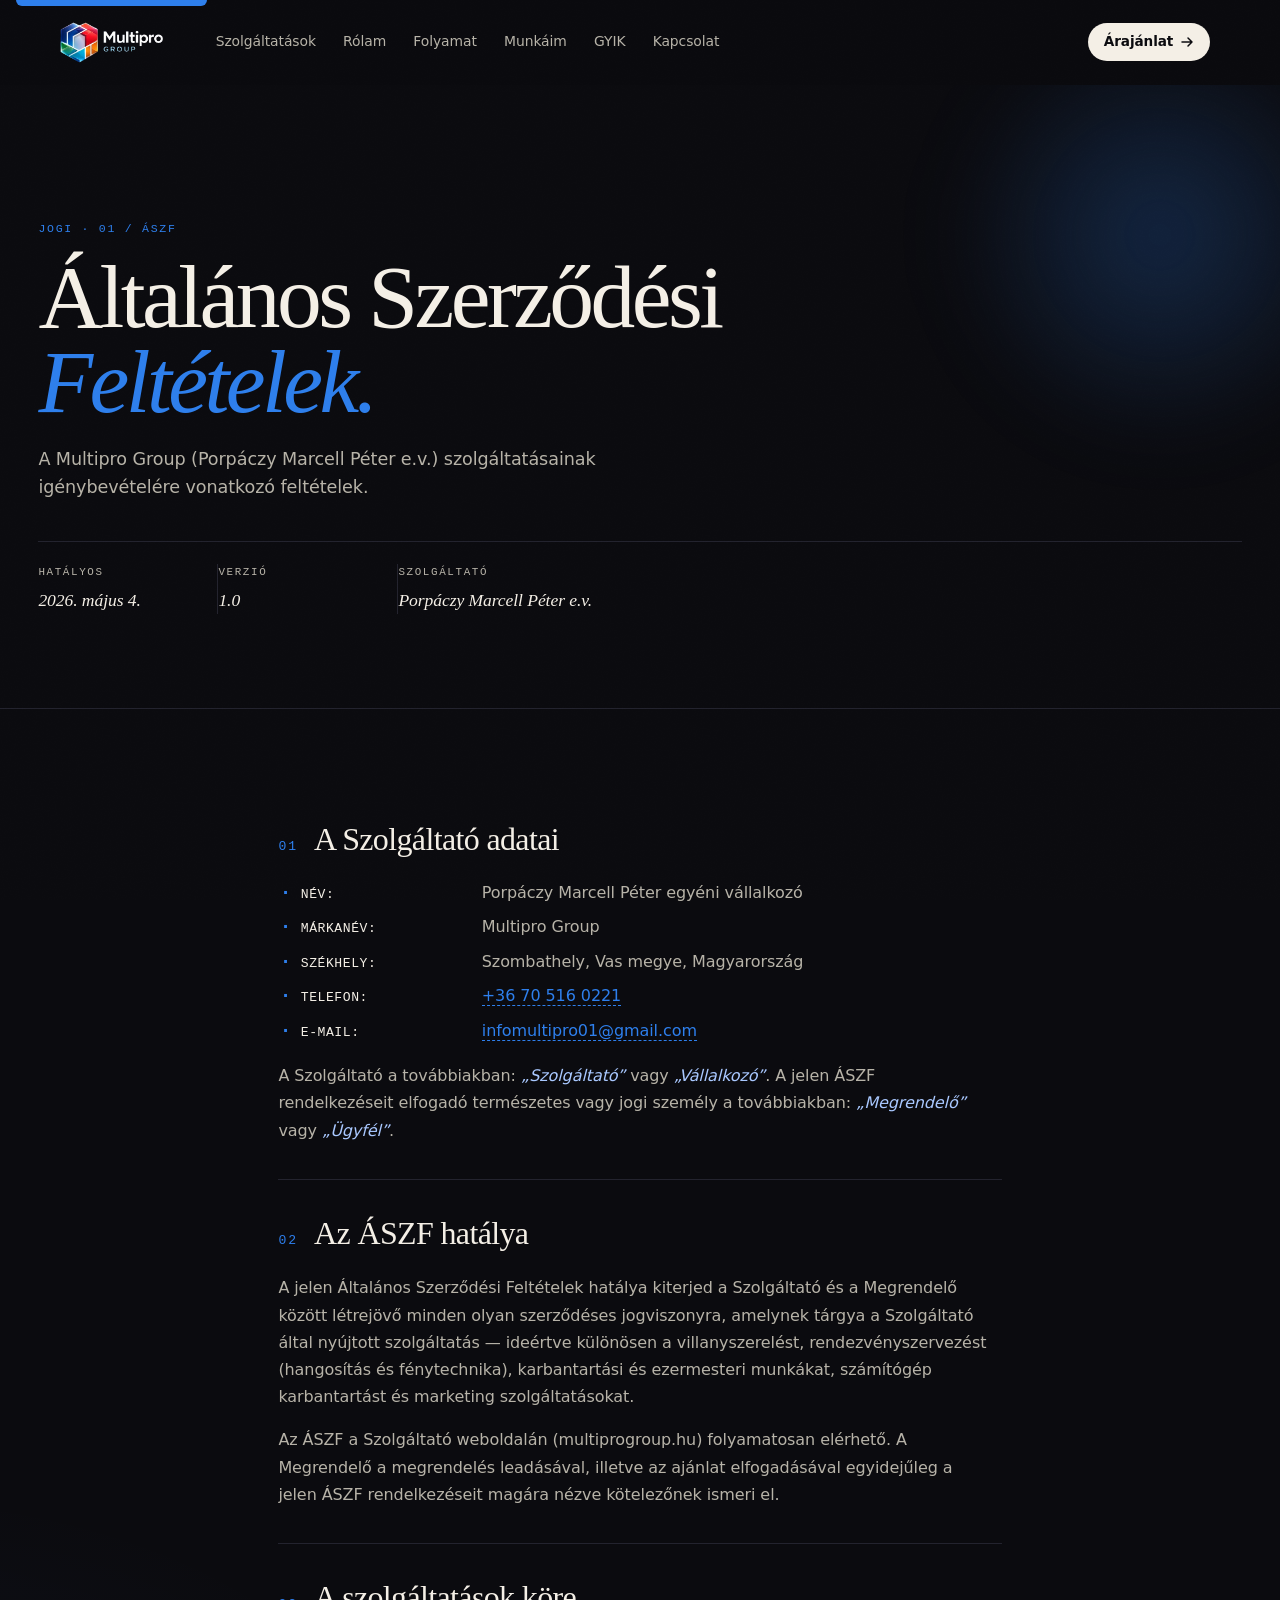
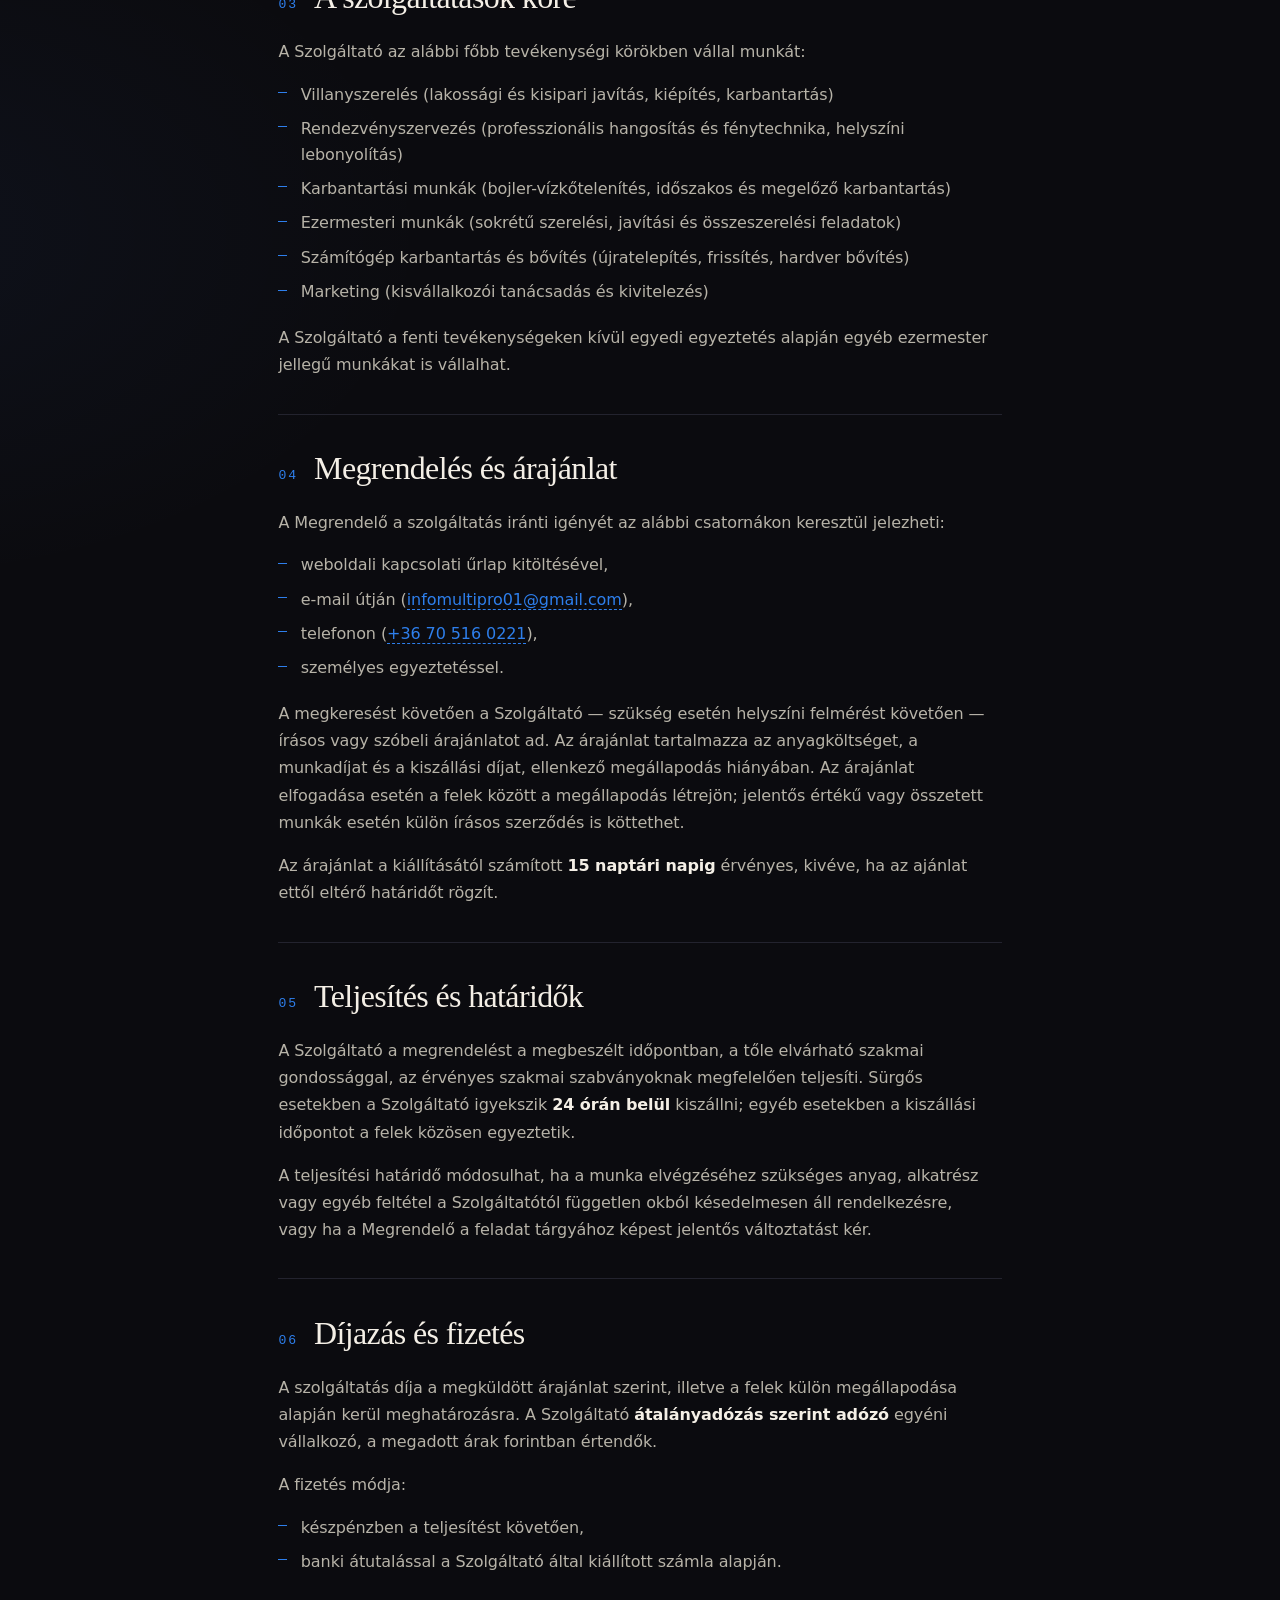
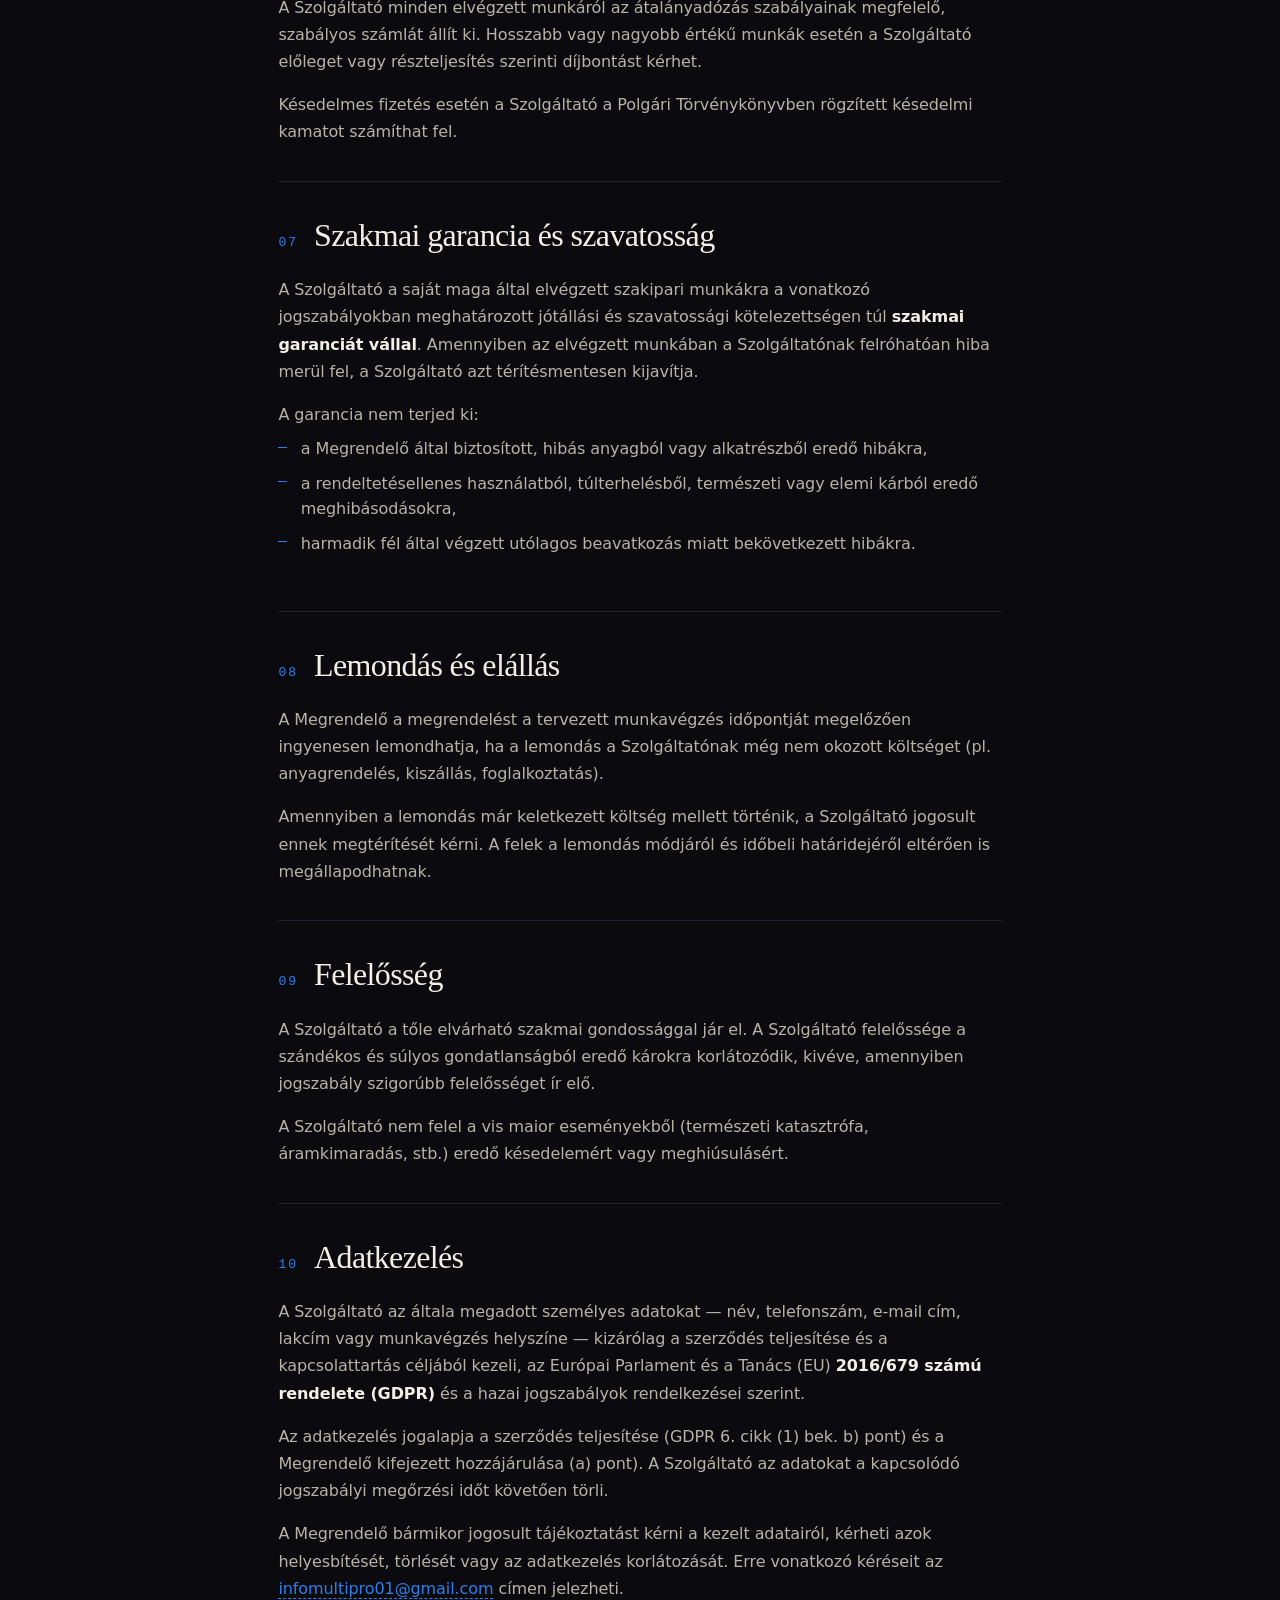
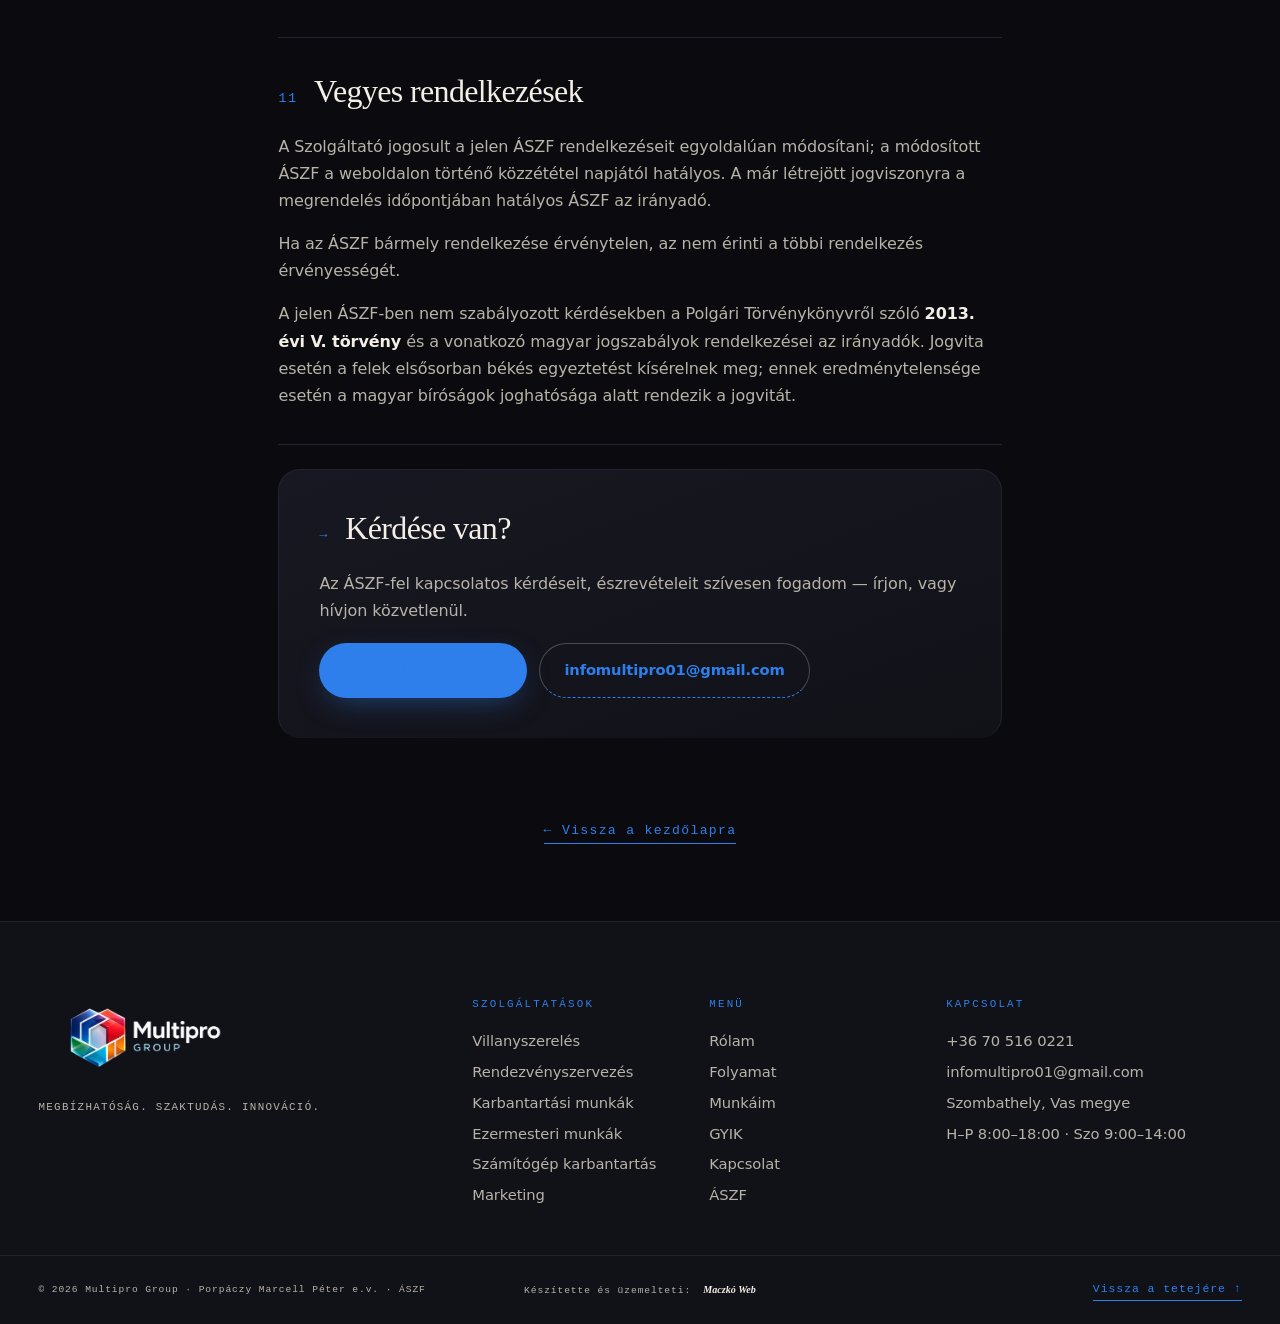
==== commit 977846e1: "kek" ====
--- a/aszf.html
+++ b/aszf.html
@@ -3,7 +3,7 @@
 <head>
   <meta charset="UTF-8">
   <meta name="viewport" content="width=device-width, initial-scale=1.0">
-  <meta http-equiv="Content-Security-Policy" content="default-src 'self'; script-src 'self'; style-src 'self' https://fonts.googleapis.com 'unsafe-inline'; font-src 'self' https://fonts.gstatic.com; img-src 'self' data: https:; frame-src https://www.openstreetmap.org https://*.openstreetmap.org; connect-src 'self'; form-action 'self' mailto:; base-uri 'self'; object-src 'none'; upgrade-insecure-requests;">
+  <meta http-equiv="Content-Security-Policy" content="default-src 'self'; script-src 'self'; style-src 'self' https://fonts.googleapis.com 'unsafe-inline'; font-src 'self' https://fonts.gstatic.com; img-src 'self' data: https:; frame-src https://www.openstreetmap.org https://*.openstreetmap.org; connect-src 'self' https://api.maczkoweb.hu; form-action 'self' https://api.maczkoweb.hu; base-uri 'self'; object-src 'none'; upgrade-insecure-requests;">
   <meta name="referrer" content="strict-origin-when-cross-origin">
   <meta http-equiv="X-Content-Type-Options" content="nosniff">
   <meta http-equiv="Permissions-Policy" content="geolocation=(), microphone=(), camera=(), payment=()">
@@ -85,7 +85,7 @@
 
       <section class="legal__block">
         <h2><span class="legal__num">02</span> Az ÁSZF hatálya</h2>
-        <p>A jelen Általános Szerződési Feltételek hatálya kiterjed a Szolgáltató és a Megrendelő között létrejövő minden olyan szerződéses jogviszonyra, amelynek tárgya a Szolgáltató által nyújtott szolgáltatás &mdash; ideértve különösen a villanyszerelést, rendezvényhangosítást, festés-mázolást, bútor szerelést, lakatos munkákat, számítógép karbantartást és marketing szolgáltatásokat.</p>
+        <p>A jelen Általános Szerződési Feltételek hatálya kiterjed a Szolgáltató és a Megrendelő között létrejövő minden olyan szerződéses jogviszonyra, amelynek tárgya a Szolgáltató által nyújtott szolgáltatás &mdash; ideértve különösen a villanyszerelést, rendezvényszervezést (hangosítás és fénytechnika), karbantartási és ezermesteri munkákat, számítógép karbantartást és marketing szolgáltatásokat.</p>
         <p>Az ÁSZF a Szolgáltató weboldalán (multiprogroup.hu) folyamatosan elérhető. A Megrendelő a megrendelés leadásával, illetve az ajánlat elfogadásával egyidejűleg a jelen ÁSZF rendelkezéseit magára nézve kötelezőnek ismeri el.</p>
       </section>
 
@@ -94,10 +94,9 @@
         <p>A Szolgáltató az alábbi főbb tevékenységi körökben vállal munkát:</p>
         <ul class="legal__bullets">
           <li>Villanyszerelés (lakossági és kisipari javítás, kiépítés, karbantartás)</li>
-          <li>Rendezvényhangosítás (kisebb-nagyobb események hangtechnikai biztosítása)</li>
-          <li>Festés-mázolás (lakásfestés, tatarozás, igényes felújítás)</li>
-          <li>Bútor szerelés (lapra szerelt bútorok összeszerelése)</li>
-          <li>Lakatos munkák (kisebb karbantartási és javítási feladatok)</li>
+          <li>Rendezvényszervezés (professzionális hangosítás és fénytechnika, helyszíni lebonyolítás)</li>
+          <li>Karbantartási munkák (bojler-vízkőtelenítés, időszakos és megelőző karbantartás)</li>
+          <li>Ezermesteri munkák (sokrétű szerelési, javítási és összeszerelési feladatok)</li>
           <li>Számítógép karbantartás és bővítés (újratelepítés, frissítés, hardver bővítés)</li>
           <li>Marketing (kisvállalkozói tanácsadás és kivitelezés)</li>
         </ul>
@@ -197,10 +196,9 @@
       <nav class="footer__col" aria-label="Szolgáltatások">
         <h4>Szolgáltatások</h4>
         <a href="index.html#szolgaltatasok">Villanyszerelés</a>
-        <a href="index.html#szolgaltatasok">Rendezvényhangosítás</a>
-        <a href="index.html#szolgaltatasok">Festés-mázolás</a>
-        <a href="index.html#szolgaltatasok">Bútor szerelés</a>
-        <a href="index.html#szolgaltatasok">Lakatos munkák</a>
+        <a href="index.html#szolgaltatasok">Rendezvényszervezés</a>
+        <a href="index.html#szolgaltatasok">Karbantartási munkák</a>
+        <a href="index.html#szolgaltatasok">Ezermesteri munkák</a>
         <a href="index.html#szolgaltatasok">Számítógép karbantartás</a>
         <a href="index.html#szolgaltatasok">Marketing</a>
       </nav>
--- a/css/styles.css
+++ b/css/styles.css
@@ -14,13 +14,15 @@
   --paper-2:    #E7E1D2;
   --paper-dim:  #B7B3A8;
   --char:       #6E6A60;
-  --copper:     #D87B3A;
-  --copper-2:   #C25E22;
-  --copper-soft:#F0BB8D;
-  --electric:   #5089FC;
-  --emerald:    #5DAE7E;
-  --crimson:    #DC4B4B;
+  /* Brand accent — aligned to the Multipro logo (electric blue → red on black) */
+  --copper:     #2E7FEC;   /* primary accent — logo electric blue */
+  --copper-2:   #1A5FD0;   /* deeper blue — hover / on-paper */
+  --copper-soft:#A9C8FF;   /* light blue tint */
+  --electric:   #3B82F6;
+  --emerald:    #37B36B;
+  --crimson:    #E23B4E;   /* logo red — secondary accent */
   --gold:       #E8B339;
+  --brand-grad: linear-gradient(90deg, #2E7FEC 0%, #6C5BD4 50%, #E23B4E 100%);
 
   /* Typography */
   --ff-display: "Fraunces", ui-serif, Georgia, "Times New Roman", serif;
@@ -76,7 +78,7 @@
   overflow-x: hidden;
   position: relative;
   background-image:
-    radial-gradient(1100px 600px at 80% -10%, rgba(216, 123, 58, .07), transparent 60%),
+    radial-gradient(1100px 600px at 80% -10%, rgba(46, 127, 236, .07), transparent 60%),
     radial-gradient(800px 500px at -10% 30%, rgba(80, 137, 252, .05), transparent 70%);
 }
 
@@ -141,7 +143,7 @@
 .btn--primary {
   background: var(--copper);
   color: var(--ink);
-  box-shadow: 0 0 0 1px var(--copper) inset, 0 10px 30px -10px rgba(216, 123, 58, .5);
+  box-shadow: 0 0 0 1px var(--copper) inset, 0 10px 30px -10px rgba(46, 127, 236, .5);
 }
 .btn--primary:hover { background: var(--copper-2); transform: translateY(-2px); }
 .btn--ghost {
@@ -254,7 +256,7 @@
   position: absolute;
   width: 700px; height: 700px;
   right: -150px; top: -200px;
-  background: radial-gradient(closest-side, rgba(216, 123, 58, .35), transparent 70%);
+  background: radial-gradient(closest-side, rgba(46, 127, 236, .35), transparent 70%);
   filter: blur(40px);
   pointer-events: none;
   animation: glow-drift 16s ease-in-out infinite alternate;
@@ -457,6 +459,15 @@
 }
 .svc--feature { grid-column: span 4; min-height: 380px; }
 .svc--wide { grid-column: span 4; }
+.svc--full {
+  grid-column: 1 / -1;
+  min-height: 0;
+  flex-flow: row wrap;
+  align-items: center;
+  gap: 1.1rem 2.2rem;
+}
+.svc--full .svc__desc { flex: 1 1 340px; }
+.svc--full .svc__tags { margin-top: 0; }
 
 .svc::before {
   content: "";
@@ -521,11 +532,12 @@
 @media (max-width: 1080px) {
   .services__grid { grid-template-columns: repeat(2, 1fr); }
   .svc, .svc--feature, .svc--wide { grid-column: span 1; }
-  .svc--feature, .svc--wide { grid-column: span 2; }
+  .svc--feature, .svc--wide, .svc--full { grid-column: 1 / -1; }
 }
 @media (max-width: 640px) {
   .services__grid { grid-template-columns: 1fr; }
-  .svc, .svc--feature, .svc--wide { grid-column: span 1; min-height: 280px; }
+  .svc, .svc--feature, .svc--wide, .svc--full { grid-column: 1 / -1; min-height: 280px; }
+  .svc--full { min-height: 0; }
 }
 
 /* ──────────── ABOUT ──────────── */
@@ -539,7 +551,7 @@
 .about::before {
   content: "";
   position: absolute; inset: 0;
-  background: radial-gradient(800px 500px at 90% 10%, rgba(216, 123, 58, .12), transparent 60%);
+  background: radial-gradient(800px 500px at 90% 10%, rgba(46, 127, 236, .12), transparent 60%);
   pointer-events: none;
 }
 .about__inner {
@@ -565,6 +577,7 @@
   width: 100%;
   height: 100%;
   object-fit: cover;
+  object-position: center 28%;
   display: block;
   filter: contrast(1.02) saturate(.95);
   transition: filter .6s var(--ease), transform .8s var(--ease-out);
@@ -573,7 +586,7 @@
 .about__photo::after {
   content: "";
   position: absolute; inset: 0;
-  background: linear-gradient(170deg, transparent 50%, rgba(216, 123, 58, .12) 100%);
+  background: linear-gradient(170deg, transparent 50%, rgba(46, 127, 236, .12) 100%);
   pointer-events: none;
 }
 .about__cube {
@@ -650,7 +663,7 @@
 .stats {
   padding: var(--section-y) 0;
   background:
-    radial-gradient(1200px 400px at 50% 0%, rgba(216, 123, 58, .07), transparent 60%),
+    radial-gradient(1200px 400px at 50% 0%, rgba(46, 127, 236, .07), transparent 60%),
     var(--ink);
   position: relative;
   overflow: hidden;
@@ -840,30 +853,34 @@
   max-width: var(--maxw);
   margin: 0 auto;
   padding: 0 var(--gutter);
-  display: grid;
-  grid-template-columns: repeat(4, 1fr);
-  grid-auto-rows: 240px;
-  gap: 14px;
+  columns: 3 320px;
+  column-gap: 16px;
 }
 .card {
-  margin: 0;
+  margin: 0 0 16px;
+  break-inside: avoid;
+  -webkit-column-break-inside: avoid;
+  page-break-inside: avoid;
   position: relative;
   overflow: hidden;
   border-radius: var(--r-md);
   background: var(--ink);
   border: 1px solid var(--ink-line);
-  transition: transform .55s var(--ease-out), opacity .35s;
-}
-.card--tall { grid-row: span 2; }
-.card--wide { grid-column: span 2; }
+  transition: transform .55s var(--ease-out), opacity .35s, box-shadow .45s var(--ease);
+}
+.card:hover {
+  box-shadow: 0 22px 50px -24px rgba(46, 127, 236, .5);
+  border-color: color-mix(in oklab, var(--copper) 45%, var(--ink-line));
+}
 .card.is-hidden { display: none; }
 .card img {
-  width: 100%; height: 100%;
-  object-fit: cover;
+  width: 100%;
+  height: auto;                 /* natural aspect ratio — full image, never cropped */
+  display: block;
   transition: transform .8s var(--ease-out), filter .5s;
-  filter: saturate(.92);
-}
-.card:hover img { transform: scale(1.05); filter: saturate(1.1); }
+  filter: saturate(.98);
+}
+.card:hover img { transform: scale(1.03); filter: saturate(1.08); }
 
 .card figcaption {
   position: absolute; inset: auto 0 0 0;
@@ -887,17 +904,89 @@
 .card p { font-size: .82rem; color: var(--paper-dim); margin: 0; }
 
 @media (max-width: 1000px) {
-  .portfolio__grid { grid-template-columns: repeat(3, 1fr); grid-auto-rows: 220px; }
-}
-@media (max-width: 720px) {
-  .portfolio__grid { grid-template-columns: repeat(2, 1fr); grid-auto-rows: 200px; }
-  .card--wide { grid-column: span 2; }
-  .card--tall { grid-row: span 2; }
+  .portfolio__grid { columns: 2 300px; }
 }
 @media (max-width: 480px) {
-  .portfolio__grid { grid-template-columns: 1fr; grid-auto-rows: 240px; }
-  .card--wide, .card--tall { grid-column: span 1; grid-row: span 1; }
+  .portfolio__grid { columns: 1; }
   .card figcaption { transform: translateY(0); }
+}
+
+/* ──────────── COLLAB / EGYÜTT A SIKERÉRT ──────────── */
+.collab {
+  padding: var(--section-y) 0;
+  position: relative;
+  overflow: hidden;
+  background:
+    radial-gradient(900px 520px at 12% 0%, rgba(46, 127, 236, .11), transparent 60%),
+    radial-gradient(820px 520px at 92% 100%, rgba(226, 59, 78, .09), transparent 60%),
+    var(--ink);
+}
+.collab__inner {
+  max-width: var(--maxw);
+  margin: 0 auto;
+  padding: 0 var(--gutter);
+  display: grid;
+  grid-template-columns: 5fr 7fr;
+  gap: clamp(2rem, 5vw, 4.5rem);
+  align-items: center;
+}
+.collab__title {
+  font-size: clamp(2.4rem, 5vw, 4.2rem);
+  line-height: 1;
+  letter-spacing: -.03em;
+  margin: .6rem 0 1.2rem;
+}
+.collab__title em { color: var(--copper); }
+.collab__lede {
+  color: var(--paper-dim);
+  font-size: 1.06rem;
+  line-height: 1.6;
+  max-width: 52ch;
+  margin: 0;
+}
+.collab__lede strong { color: var(--paper); }
+.collab__pills {
+  display: flex; flex-wrap: wrap; gap: .5rem;
+  margin-top: 1.8rem;
+}
+.collab__pills li {
+  font-family: var(--ff-mono);
+  font-size: .68rem; letter-spacing: .12em; text-transform: uppercase;
+  padding: .45rem .9rem; border-radius: 999px;
+  color: var(--paper);
+  border: 1px solid transparent;
+  background:
+    linear-gradient(var(--ink), var(--ink)) padding-box,
+    var(--brand-grad) border-box;
+}
+.collab__showcase {
+  position: relative;
+  margin: 0;
+  border-radius: var(--r-lg);
+  padding: 3px;                      /* gradient frame thickness */
+  background: var(--brand-grad);
+  box-shadow:
+    0 34px 80px -32px rgba(46, 127, 236, .55),
+    0 12px 34px -22px rgba(226, 59, 78, .40);
+  transition: transform .5s var(--ease-out);
+}
+.collab__showcase:hover { transform: translateY(-4px); }
+.collab__showcase img {
+  display: block;
+  width: 100%; height: auto;
+  border-radius: calc(var(--r-lg) - 3px);
+}
+.collab__badge {
+  position: absolute; top: -.85rem; left: 1.4rem; z-index: 2;
+  font-family: var(--ff-mono);
+  font-size: .62rem; letter-spacing: .18em; text-transform: uppercase;
+  color: #fff;
+  padding: .42rem .85rem; border-radius: 999px;
+  background: var(--brand-grad);
+  box-shadow: 0 10px 24px -10px rgba(46, 127, 236, .7);
+}
+@media (max-width: 900px) {
+  .collab__inner { grid-template-columns: 1fr; }
 }
 
 /* ──────────── FAQ ──────────── */
@@ -989,7 +1078,7 @@
   padding: var(--section-y) 0;
   background:
     radial-gradient(800px 600px at 100% 0%, rgba(80, 137, 252, .08), transparent 60%),
-    radial-gradient(700px 500px at 0% 100%, rgba(216, 123, 58, .08), transparent 60%),
+    radial-gradient(700px 500px at 0% 100%, rgba(46, 127, 236, .08), transparent 60%),
     var(--ink);
   position: relative;
 }
@@ -1112,16 +1201,31 @@
   margin-top: 2px; flex-shrink: 0;
 }
 
-.form__success {
+.form__success,
+.form__error {
   text-align: center;
   padding: 1rem 0;
 }
-.form__success h3 {
+.form__success h3,
+.form__error h3 {
+  font-family: var(--ff-display);
   font-size: 1.6rem;
+  margin-bottom: .5rem;
+}
+.form__success h3 { color: var(--copper); }
+.form__error h3 { color: var(--crimson); }
+.form__success p,
+.form__error p { color: var(--paper-dim); }
+.form__error a {
   color: var(--copper);
-  margin-bottom: .5rem;
-}
-.form__success p { color: var(--paper-dim); }
+  border-bottom: 1px dashed currentColor;
+}
+.form__error a:hover { color: var(--paper); }
+
+button[type="submit"][data-busy="true"] {
+  opacity: .65;
+  cursor: progress;
+}
 
 @media (max-width: 900px) {
   .contact__inner { grid-template-columns: 1fr; }
@@ -1281,7 +1385,7 @@
   position: absolute;
   width: 600px; height: 600px;
   right: -180px; top: -150px;
-  background: radial-gradient(closest-side, rgba(216, 123, 58, .25), transparent 70%);
+  background: radial-gradient(closest-side, rgba(46, 127, 236, .25), transparent 70%);
   filter: blur(40px);
   pointer-events: none;
 }
